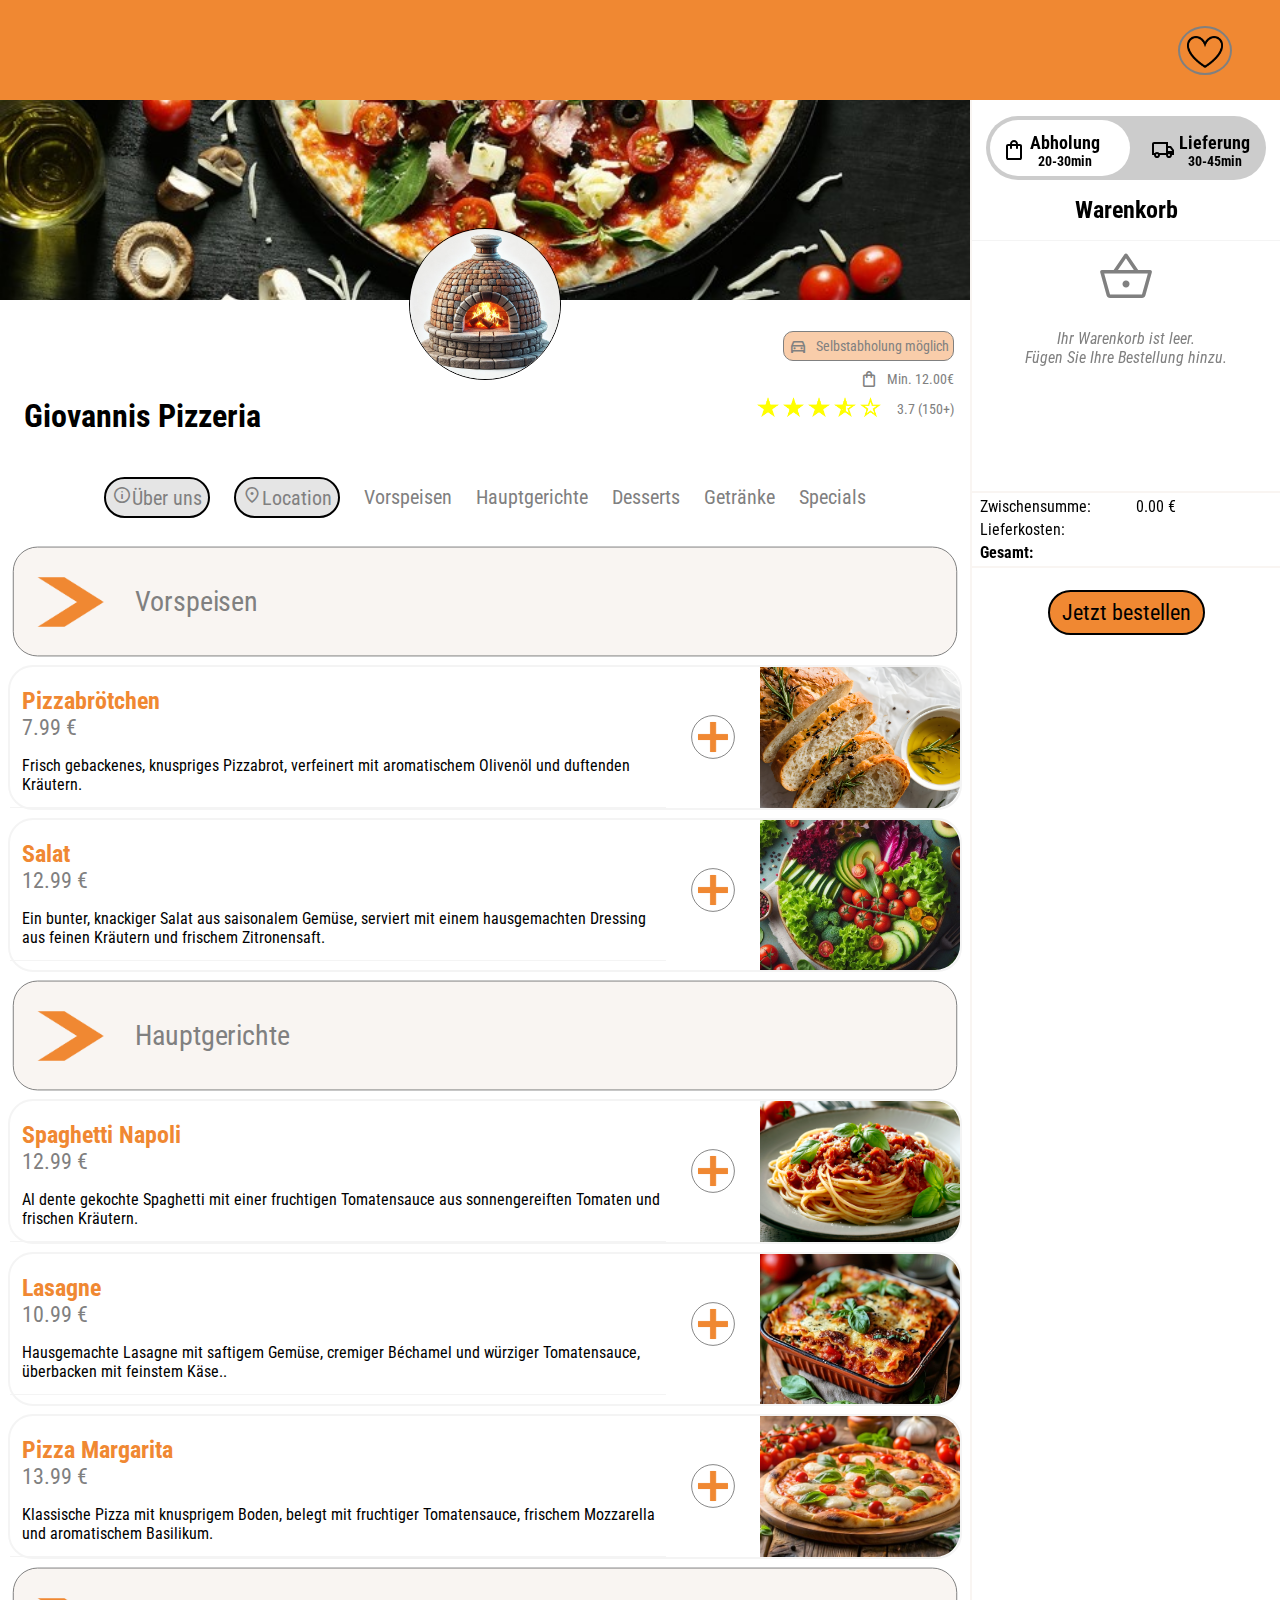
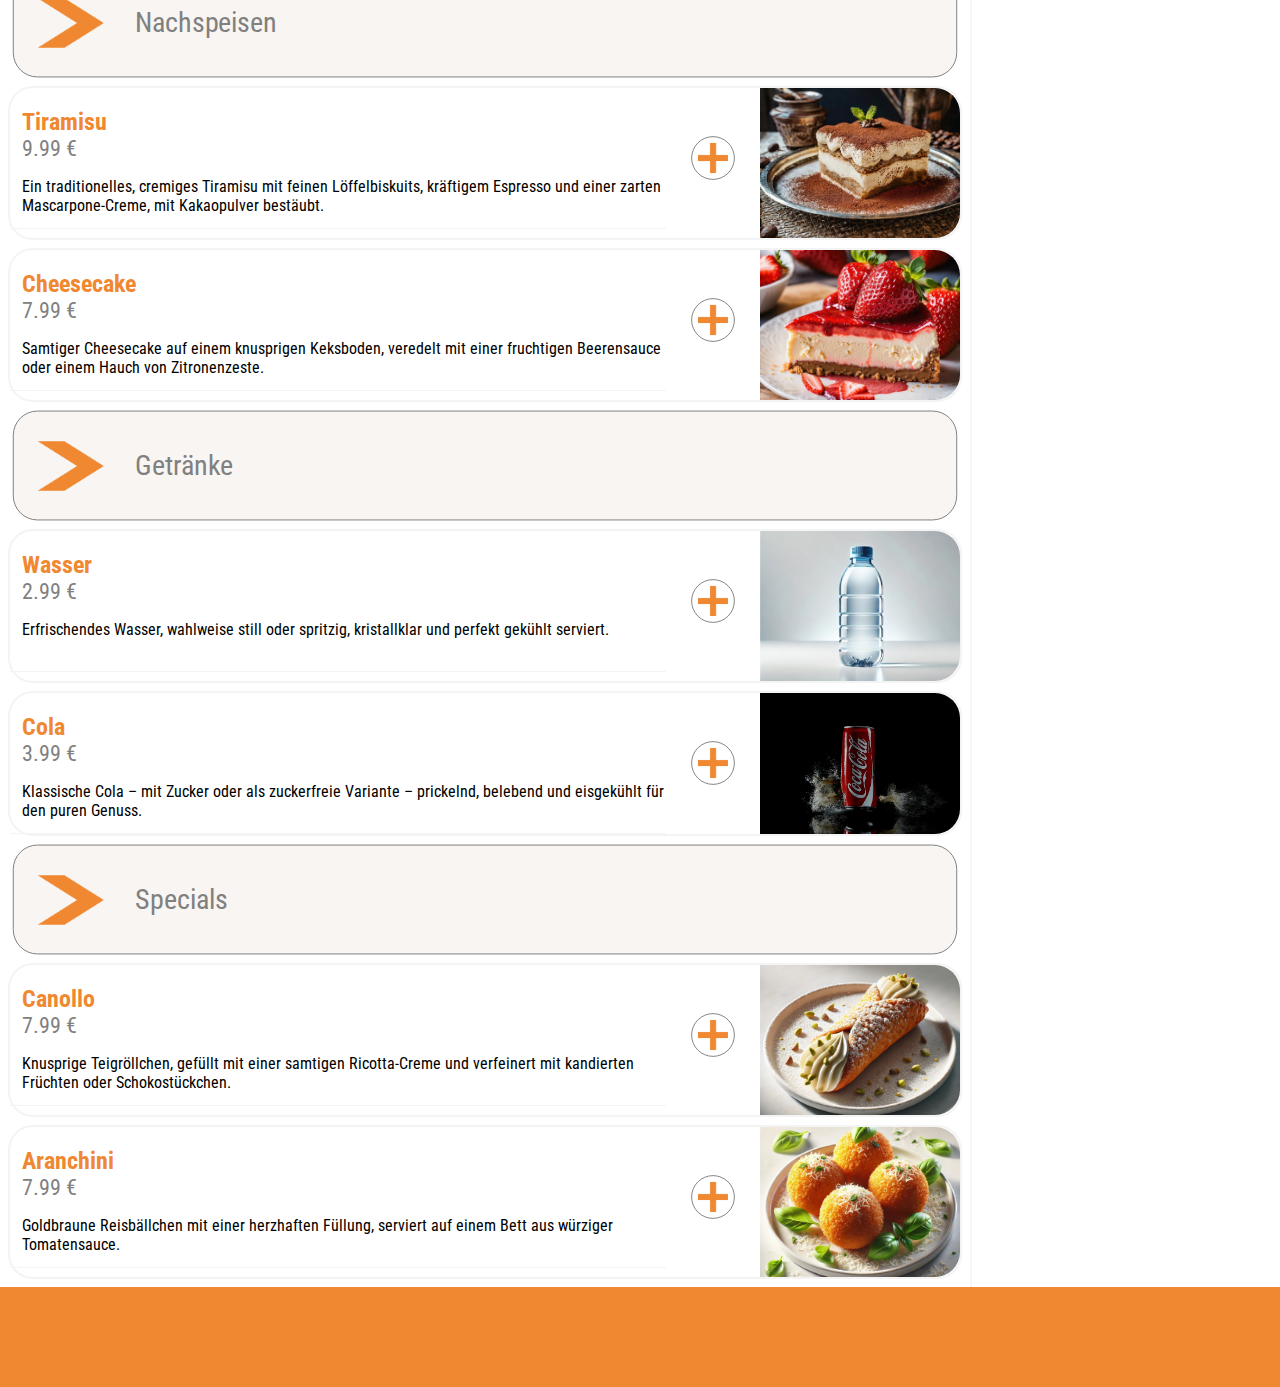
==== index.html @ 8ad2cfeb "finalised neccesary functions" ====
<!DOCTYPE html>
<html lang="en">

<head>
    <meta charset="UTF-8">
    <meta name="viewport" content="width=device-width, initial-scale=1.0">
    <title>Bestellapp</title>
    <link rel="icon" type="x-icon/image" href="./assets/icons/favicon.ico">
    <link rel="stylesheet" href="./style/standard.css">
    <link rel="stylesheet" href="./style/style.css">
    <link rel="stylesheet" href="./style/mobile.css">
    <link rel="stylesheet" href="./style/overlay.css">
    <link rel="stylesheet" href="./style/basket_style.css">
    <!--Font-->
    <link rel="preconnect" href="https://fonts.googleapis.com">
    <link rel="preconnect" href="https://fonts.gstatic.com" crossorigin>
    <link href="https://fonts.googleapis.com/css2?family=Roboto+Condensed:ital,wght@0,100..900;1,100..900&display=swap"
        rel="stylesheet">
    <!--Delete-Symbol-->
    <link rel="stylesheet"
        href="https://fonts.googleapis.com/css2?family=Material+Symbols+Outlined:opsz,wght,FILL,GRAD@20..48,100..700,0..1,-50..200" />

</head>

<body onload="init()">
    <header>
        <div class="d_none_menu_button">
            <span onclick="openMenuHeader()" class="material-symbols-outlined">menu</span>
        </div>
        <div class="mobile_basket_button">
            <div onclick="openBasket()" class="button_basket d_none_basket">
                <span class="material-symbols-outlined">shopping_basket</span>
                <p>Warenkorb (0)</p>
            </div>
        </div>
        <div class="d_none_mobile_basket">
            <div onclick="openBasket()" class="button_basket d_none_basket">
                <span class="material-symbols-outlined">shopping_basket</span>
                <p>(0)</p>
            </div>
        </div>
        <div onclick="changeHeartStatus()" class="like_heart_div">
            <img id="like_heart" class="like_heart" src="./assets/imgs/like_heart_empty.png">
        </div>

    </header>
    <div onclick="closeOverlayMenu()" id="overlay_menu" class="overlay_menu d_none_menu"></div>
    <div onclick="closeBasket()" id="overlay_div" class="d_none_overlay overlay_div"></div>
    <div class="main_content" id="main_content">
        <div id="main_left" class="main_left">
            <img class="aot_img" src="./assets/imgs/aot-img.jpg" alt="Pizza">
            <div class="steinofen-img_div">
                <img class="steinofen_img" src="./assets/imgs/stone_oven.jpg" alt="Steinofen">
            </div>
            <div class="aot_title_section">
                <div class="title_like_heart_div">
                    <h1 class="restaurant_name_main">Giovannis Pizzeria</h1>
                </div>
                <div class="aot_title_section_right">
                    <div class="self-collection_possible">
                        <span class="material-symbols-outlined">directions_car</span>
                        <p>Selbstabholung möglich</p>
                    </div>
                    <div class="min_order_amount">
                        <span class="material-symbols-outlined">shopping_bag</span>
                        <p>Min. 12.00€</p>
                    </div>
                    <div class="star_rating">
                        <div>
                            <img class="star" src="./assets/imgs/full_star.png">
                            <img class="star" src="./assets/imgs/full_star.png">
                            <img class="star" src="./assets/imgs/full_star.png">
                            <img class="star" src="./assets/imgs/half_star.png">
                            <img class="star" src="./assets/imgs/empty_star.png">
                        </div>
                        <div>
                            <p>3.7 (150+)</p>
                        </div>
                    </div>
                </div>
            </div>
            <div class="menu-section">
                <p onclick="openAboutUs()" class="circled_menu_button"><span
                        class="material-symbols-outlined">info</span>Über uns</p>
                <p onclick="openLocation()" class="circled_menu_button"><span
                        class="material-symbols-outlined">location_on</span>Location</p>
                <a href="#vorspeisen">
                    <p class="underline">Vorspeisen</p>
                </a>
                <a href="#hauptgerichte">
                    <p class="underline">Hauptgerichte</p>
                </a>
                <a href="#desserts">
                    <p class="underline">Desserts</p>
                </a>
                <a href="#getranke">
                    <p class="underline">Getränke</p>
                </a>
                <a href="#specials">
                    <p class="underline">Specials</p>
                </a>
            </div>
            <div onclick="closeAboutUs()" id="display_about_us" class="display_about_us d_none_about_us"></div>
            <div onclick="closeLocation()" id="display_location" class="display_location d_none_location"></div>
            <div id="display_dishes_left" class="display_dishes_left">
                <div onclick="toggleStarterDiv()" class="starter_div">
                    <img src="./assets/imgs/orange_arrows.png" class="orange_arrow_img">
                    <p id="vorspeisen">Vorspeisen</p>
                </div>
                <div id="display_starters" class="display_starters"></div>
                <div onclick="togglemainDishesDiv()" class="main_dish_div">
                    <img src="./assets/imgs/orange_arrows.png" class="orange_arrow_img">
                    <p id="hauptgerichte">Hauptgerichte</p>
                </div>
                <div id="display_main_dishes" class="display_main_dishes"></div>
                <div onclick="toggleDessertDiv()" class="dessert_div">
                    <img src="./assets/imgs/orange_arrows.png" class="orange_arrow_img">
                    <p id="desserts">Nachspeisen</p>
                </div>
                <div id="display_desserts" class="display_desserts"></div>
                <div onclick="toggleDrinksDiv()" class="drinks_div">
                    <img src="./assets/imgs/orange_arrows.png" class="orange_arrow_img">
                    <p id="getranke">Getränke</p>
                </div>
                <div id="display_drinks" class="display_drinks"></div>
                <div onclick="toggleSpecialsDiv()" class="specials_div">
                    <img src="./assets/imgs/orange_arrows.png" class="orange_arrow_img">
                    <p id="specials">Specials</p>
                </div>
                <div id="display_specials" class="display_specials"></div>
            </div>
        </div>
        <div class="main_right">
            <div class="basket">
                <div class="toggle_swich-div">
                    <div class="toggle_swich">
                        <label class="switch">
                            <input onchange="renderBasket()" id="swich_input" type="checkbox">
                            <span class="slider">
                                <!-- Links -->
                                <div id="slider-content left" class="slider-content left">
                                    <i class="fas fa-store"></i>
                                    <span class="text">
                                        <span class="material-symbols-outlined">shopping_bag</span>
                                        <div>
                                            <p class="bigger_font">Abholung</p>
                                            <p>20-30min</p>
                                        </div>
                                    </span>
                                </div>
                                <!-- Rechts -->
                                <div id="slider-content right" class="slider-content right">
                                    <i class="fas fa-truck"></i>
                                    <span class="text">
                                        <span class="material-symbols-outlined">local_shipping</span>
                                        <div>
                                            <p class="bigger_font">Lieferung</p>
                                            <p>30-45min</p>
                                        </div>
                                    </span>
                                </div>
                                <!-- Knob -->
                                <span class="knob"></span>
                            </span>
                        </label>
                    </div>
                </div>
                <h2 class="title_basket">Warenkorb</h2>
                <div id="display_content_basket" class="display_content_basket"></div>
                <div class="basket_total_cost_calculation">
                    <div>
                        <p>Zwischensumme:</p>
                        <p>Lieferkosten:</p>
                        <p><strong>Gesamt:</strong></p>
                    </div>
                    <div class="text_align_end">
                        <p id="subtotal"></p>
                        <p id="delivery_costs"></p>
                        <p id="total"></p>
                    </div>
                </div>
                <div class="order_button_div">
                    <p class="order_button">Jetzt bestellen</p>
                </div>
            </div>
        </div>
    </div>
    <footer></footer>
    <script src="./script/db_script.js"></script>
    <script src="./script/script.js"></script>
    <script src="./script/template.js"></script>
    <script src="./script/basket_mobile.js"></script>
    <script src="./script/basket.js"></script>
    <script id="Cookiebot" src="https://consent.cookiebot.com/uc.js" data-cbid="8f49fcf7-7e5d-4c4a-bbac-3355d38e6206" data-blockingmode="auto" type="text/javascript"></script>
</body>

</html>
---- style/standard.css ----
html {
    scroll-behavior: smooth;
    font-family: "Roboto Condensed", serif;
    font-optical-sizing: auto;
}
body {
    margin: 0;
    overflow-x: hidden;
}
---- style/style.css ----
a{
    text-decoration: none;
}
.d_none {
    display: none;
}
.d_none_mobile_basket{
    display: none;
}

.d_none_basket {
    display: none;
}

.d_none_main {
    display: none;
}

header {
    background-color: #f08832;
    height: 100px;
    width: auto;
    top: 0;
    right: 0;
    display: flex;
    justify-content: space-between;
    align-items: center;
    padding-right: 48px;
    padding-left: 48px;
}

header span {
    transform: scale(1.5);
    cursor: pointer;
}

header span:hover {
    transform: scale(1.7);
}

footer {
    background-color: #f08832;
    height: 100px;
    width: auto;
    bottom: 0;
    right: 0;
}

.main_content {
    flex-grow: 1;
    width: 100%;
    display: flex;
}

.main_left {
    height: 100%;
    width: calc(100% - 308px);
    border-right: solid 2px #f9f5f2;
}

.main_right {
    min-height: 100vh;
    width: 308px;
    flex-grow: 1;
}

.aot_img {
    height: 200px;
    width: 100%;
    object-fit: cover;
}

.aot_title_section {
    display: flex;
    justify-content: space-between;
    align-items: center;
    padding: 0 16px;
    margin-top: -80px;
}

.restaurant_name_main {
    padding-left: 8px;
}

.steinofen_img {
    border-radius: 50%;
    border: solid 1px black;
    height: 150px;
    width: 150px;
}

.steinofen-img_div {
    display: flex;
    justify-content: center;
    align-items: center;
    transform: translateY(-50%);
}

.starter_div {
    height: auto;
    max-width: 100%;
    background-color: #f9f5f2;
    padding: 10px 0 10px 24px;
    cursor: pointer;
    border: solid 1px grey;
    border-radius: 25px;
    margin: 8px;
    display: flex;
    justify-content: flex-start;
    align-items: center;
    gap: 32px;
    color: grey;
    font-size: 28px;
    transform: scale(0.99);
}

.starter_div:hover {
    transform: scale(1);
}

.main_dish_div {
    height: auto;
    max-width: 100%;
    background-color: #f9f5f2;
    padding: 10px 0 10px 24px;
    cursor: pointer;
    border: solid 1px grey;
    border-radius: 25px;
    margin: 8px;
    display: flex;
    justify-content: flex-start;
    align-items: center;
    gap: 32px;
    color: grey;
    font-size: 28px;
    transform: scale(0.99);
}

.main_dish_div:hover {
    transform: scale(1);
}

.dessert_div {
    height: auto;
    max-width: 100%;
    background-color: #f9f5f2;
    padding: 10px 0 10px 24px;
    cursor: pointer;
    border: solid 1px grey;
    border-radius: 25px;
    margin: 8px;
    display: flex;
    justify-content: flex-start;
    align-items: center;
    gap: 32px;
    color: grey;
    font-size: 28px;
    transform: scale(0.99);
}

.dessert_div:hover {
    transform: scale(1);
}

.drinks_div {
    height: auto;
    max-width: 100%;
    background-color: #f9f5f2;
    padding: 10px 0 10px 24px;
    cursor: pointer;
    border: solid 1px grey;
    border-radius: 25px;
    margin: 8px;
    display: flex;
    justify-content: flex-start;
    align-items: center;
    gap: 32px;
    color: grey;
    font-size: 28px;
    transform: scale(0.99);
}

.drinks_div:hover {
    transform: scale(1);
}

.specials_div {
    height: auto;
    max-width: 100%;
    background-color: #f9f5f2;
    padding: 10px 0 10px 24px;
    cursor: pointer;
    border: solid 1px grey;
    border-radius: 25px;
    margin: 8px;
    display: flex;
    justify-content: flex-start;
    align-items: center;
    gap: 32px;
    color: grey;
    font-size: 28px;
    transform: scale(0.99);
}

.specials_div:hover {
    transform: scale(1);
}

.orange_arrow_img {
    height: 50px;
    width: auto;
}

.single_divs_dishes {
    height: 140px;
    width: 100%;
    border-bottom: solid 1px #f4f4f4;
    padding-left: 12px;
}

.display_starters {
    height: auto;
    width: 100%;
}

.title_dish {
    color: #f08832;
    margin-block-end: 0;
}

.price_dish {
    color: grey;
    font-size: 22px;
    margin-block-start: 0;
    margin-block-end: 0;
}

.img_add_symbol {
    height: 32px;
    width: 32px;
    border: grey solid 1px;
    border-radius: 50%;
    padding: 6px;
    cursor: pointer;
    transform: scale(0.95);
}

.img_add_symbol:hover {
    transform: scale(1);
    filter: drop-shadow(0 0 4px grey);
    border: #f08832 solid 1px;
}

.div_add_symbol {
    width: 140px;
    height: 140px;
    display: flex;
    justify-content: center;
    align-items: center;
    flex-direction: column;
    color: #f08832;
}

.div_add_symbol p {
    margin-block-start: 0;
    margin-block-end: 0;
}

.organise_single_dives_dishes {
    display: flex;
    border: solid 2px #f4f4f4;
    margin: 8px;
    border-radius: 25px;
    max-height: 150px !important;
}

.displayed_images_dishes {
    min-width: 200px;
    max-width: 200px;
    object-fit: cover;
    border-top-right-radius: 25px;
    border-bottom-right-radius: 25px;
}

.self-collection_possible {
    display: flex;
    justify-content: end;
    align-items: center;
    color: grey;
    gap: 8px;
    border: grey solid 1px;
    border-radius: 10px;
    padding: 4px;
    background-color: #f087326a;
}

.self-collection_possible span {
    font-size: 20px;
}

.self-collection_possible p {
    margin-block-start: 0;
    margin-block-end: 0;
    font-size: 14px;
}

.min_order_amount {
    display: flex;
    justify-content: end;
    align-items: center;
    color: grey;
    gap: 8px;
}

.min_order_amount span {
    font-size: 20px;
}

.min_order_amount p {
    margin-block-start: 0;
    margin-block-end: 0;
    font-size: 14px;
}

.aot_title_section_right {
    display: flex;
    flex-direction: column;
    justify-content: center;
    align-items: end;
    color: grey;
    margin-top: -80px;
    gap: 8px;
}

.add_symbol_basket p {
    margin-block-start: 0;
    margin-block-end: 0;
}

.star {
    height: 20px;
    width: auto;
}

.star_rating {
    display: flex;
    justify-content: flex-start;
    align-items: center;
    gap: 16px;
    padding-left: 8px;
}

.star_rating p {
    color: grey;
    margin-block-start: 0;
    margin-block-end: 0;
    font-size: 14px;
}

.like_heart {
    height: 32px;
    width: auto;
}

.like_heart_div {
    border: solid grey 2px;
    border-radius: 50%;
    padding: 8px 7px 5px 7px;
    display: flex;
    justify-content: center;
    align-items: center;
    cursor: pointer;
    transform: scale(1);
}

.like_heart_div:hover {
    transform: scale(1.1);
    background-color: grey
}

.title_like_heart_div {
    display: flex;
    justify-content: center;
    align-items: center;
    gap: 32px;
}

.menu-section {
    display: flex;
    justify-content: center;
    align-items: center;
    gap: 24px;
}

.menu-section p {
    color: grey;
    cursor: pointer;
    font-size: 20px;
}

.menu-section p:hover {
    color: black;
}
.underline:hover{
    text-decoration: underline;
}

.overlay_menu {
    background-color: rgba(0, 0, 0, 0.615);
    position: absolute;
    top: 0;
    right: 0;
    height: 100vh;
    width: 100vw;
    z-index: 2000;
    display: flex;
    justify-content: center;
    align-items: center;
    cursor: pointer;
}

.d_none_menu {
    display: none;
}

.inner_overlay_manu {
    height: 600px;
    width: 400px;
    background-color: white;
    border: solid black 2px;
    border-radius: 25px;
    cursor: auto;
    display: flex;
    justify-content: center;
    align-items: center;
    flex-direction: column;
}

.menu-section_overlay {
    display: flex;
    justify-content: center;
    align-items: center;
    flex-direction: column;
    gap: 24px;
}

.menu-section_overlay p {
    font-size: 24px;
    color: grey;
    cursor: pointer;
    margin-block-start: 0;
    margin-block-end: 0;
}

.menu-section_overlay p:hover {
    color: black;
    text-decoration: underline;
}

.close_button_overlay_menu {
    height: 24px;
    width: 24px;
    transform: scale(1);
    cursor: pointer;
    margin-top: 24px;
}

.close_button_overlay_menu:hover {
    transform: scale(1.2);
}

.menu-section span {
    font-size: 20px;
}

.circled_menu_button {
    border: black solid 2px;
    border-radius: 25px;
    padding: 6px;
    background-color: #cccccc81;
}

.display_location {
    height: 100vh;
    width: 100vw;
    position: absolute;
    top: 0;
    right: 0;
    background-color: rgba(0, 0, 0, 0.615);
    z-index: 2000;
    display: flex;
    justify-content: center;
    align-items: center;
    cursor: pointer;
}

.d_none_location {
    display: none;
}

.inner_overlay_location {
    height: 600px;
    width: 400px;
    background-color: white;
    border: solid black 2px;
    border-radius: 25px;
    cursor: auto;
    display: flex;
    justify-content: space-between;
    align-items: center;
    flex-direction: column;
    cursor: auto;
    padding-bottom: 10px;
}
.google_maps{
    width: 390px;
    height: 500px;
    border: solid grey 2px;
    border-radius: 25px;
    margin-top: 4px;
}
.close_button_overlay_location {
    height: 24px;
    width: 24px;
    transform: scale(1);
    cursor: pointer;
}

.close_button_overlay_location:hover {
    transform: scale(1.2);
}
.address_overlay{
    display: flex;
    justify-content: center;
    align-items: center;
}
.display_about_us{
    height: 100vh;
    width: 100vw;
    position: absolute;
    top: 0;
    right: 0;
    background-color: rgba(0, 0, 0, 0.615);
    z-index: 2000;
    display: flex;
    justify-content: center;
    align-items: center;
    cursor: pointer;
}
.inner_overlay_about_us{
    height: 600px;
    width: 400px;
    background-color: white;
    border: solid black 2px;
    border-radius: 25px;
    cursor: auto;
    display: flex;
    justify-content: center;
    align-items: center;
    flex-direction: column;
    cursor: auto;
}

.d_none_about_us{
    display:  none;
}
.d_none_menu_button{
    display: none;
}
.text_align_end{
    text-align: end;
}
---- style/mobile.css ----
@media(max-width:1100px) {
    .main_right {
        display: none;
    }

    .main_left {
        width: 100%;
    }

    .d_none {
        display: block;
    }

    .button_basket {
        display: flex;
        justify-content: flex-end;
        align-items: center;
        flex-direction: row;
        gap: 8px;
        min-width: fit-content;
        white-space: nowrap;
    }
}

@media(max-width:840px) {
    .title_dish {
        font-size: 18px;
    }

    .price_dish {
        font-size: 16px;
    }

    .description_dish {
        font-size: 14px;
    }

    .organise_single_dives_dishes {
        max-height: 120px !important;
    }

    .displayed_images_dishes {
        max-height: 120px;
    }

    .d_none_menu_button {
        display: block;
    }

    .menu-section {
        display: none;
    }
}

@media(max-width:730px) {
    .title_dish {
        font-size: 14px;
    }

    .price_dish {
        font-size: 12px;
    }

    .description_dish {
        font-size: 12px;
    }

    .organise_single_dives_dishes {
        max-height: 100px !important;
    }

    .displayed_images_dishes {
        max-height: 100px;
    }

    .orange_arrow_img {
        height: 32px;
        font-size: 16px;
    }

    .starter_div p {
        margin-top: 0;
        margin-bottom: 0;
    }

    .main_dish_div p {
        margin-top: 0;
        margin-bottom: 0;
    }

    .dessert_div p {
        margin-top: 0;
        margin-bottom: 0;
    }

    .aot_title_section {
        display: flex;
        flex-direction: column;
    }

    .aot_title_section_right {
        margin-top: 0;
        display: flex;
        flex-direction: column;
        justify-content: center;
        align-items: center;
        text-align: center;
    }
}

@media(max-width:660px) {
    .title_dish {
        font-size: 14px;
    }

    .price_dish {
        font-size: 12px;
    }

    .organise_single_dives_dishes {
        max-height: 100px !important;
    }

    .displayed_images_dishes {
        max-height: 100px;
    }
}

@media(max-width:530px) {
    .background_display_basket_overlay {
        margin-left: 40px;
        margin-right: 40px;
    }
    
    .inner_overlay_about_us{
        margin-left: 40px;
        margin-right: 40px;
    }

    .inner_overlay_manu{
        margin-left: 40px;
        margin-right: 40px;
    }

    .inner_overlay_location{
        margin-left: 40px;
        margin-right: 40px;
    }

    .google_maps{
        width: fit-content;
    }

    .description_dish {
        display: none;
    }

    .steinofen_img {
        height: 100px;
        width: 100px;
    }

    .aot_title_section {
        margin-top: -60px;
    }

    .d_none_mobile_basket {
        display: block;
    }

    .mobile_basket_button {
        display: none;
    }
}

@media(max-width:430px) {
    .background_display_basket_overlay {
        max-height: 480px;
    }

    .star_rating {
        display: flex;
        justify-content: flex-start;
        align-items: center;
        flex-direction: column;
        gap: 0;
        padding-left: 0;
        padding-bottom: 16px;
    }

    .star_rating p {
        display: block;
        margin-block-start: 0;
        margin-block-end: 0;
    }
}

@media(max-width:385px) {
    .displayed_images_dishes {
        max-width: 150px !important;
        min-width: 150px !important;
    }
}
---- style/overlay.css ----
.overlay_div {
    top: 0;
    right: 0;
    height: 100%;
    width: 100vw;
    overflow: hidden !important;
    position: absolute;
    background-color: rgba(0, 0, 0, 0.615);
    z-index: 900;
    display: flex;
    justify-content: center;
    align-items: center;
    cursor: pointer;
    position: fixed;
}

.d_none_overlay {
    display: none;
}

.background_display_basket_overlay {
    height: 600px;
    width: 400px;
    background-color: white;
    border: solid 2px black;
    border-radius: 10px;
    overflow-x: hidden;
    cursor: auto;
    padding: 0 8px;
}
.title_section_basket{
    display: flex;
    justify-content: space-between;
    align-items: center;
    flex-direction: row;
    padding-left: 8px;
}
.close_button_overlay{
    color: grey;
    border: grey solid 2px;
    border-radius: 10px;
    height: 20px;
    width: auto;
    padding: 4px;
    transform: scale(1);
    cursor: pointer;
}
.close_button_overlay:hover{
    transform: scale(1.05);
}
.close_button_overlay_div{
display: flex;
justify-content: center;
align-items: center;
transform: translateY(-10px);
}

.family_img{
    object-fit: cover;
    width: 400px;
    height: 218px;
    border-bottom-left-radius: 25px;
    border-bottom-right-radius: 25px;
    transform: translateY(-20px);
}
.padding_text{
    padding: 0 4px;
    text-align: center;
    transform: translateY(-30px);
}
.close_button_about_us{
    height: 20px;
    width: auto;
    transform: scale(1);
    cursor: pointer;
}
.close_button_about_us:hover{
    transform: scale(1.05);
}
.close_button_overlay_about_us_div{
 width: 400px;
 height: auto;
 display: flex;
 justify-content: flex-end;
 padding-right: 30px;
padding-top: 25px;
}
.h2_uber_uns{
    transform: translateY(-20px);
}
---- style/basket_style.css ----
.button_basket {
    font-size: 24px;
    color: gray;
    border: 2px solid gray;
    padding: 8px;
    border-radius: 25px;
    cursor: pointer;
    transform: scale(0.98);
}

.button_basket:hover {
    transform: scale(1);
    filter: drop-shadow(0 0 4px grey);
}

.button_basket p {
    margin-block-start: 0;
    margin-block-end: 0;
}
.basket {
    position: sticky;
    top: 0;
    width: 100%;
    height: 400px;
    padding-top: 16px;
}
.display_content_basket{
    height: 250px;
    overflow-y: scroll;
}
.display_content_basket::-webkit-scrollbar {
    width: 12px;
    max-height: 550px;
}

.display_content_basket::-webkit-scrollbar-track {
    box-shadow: inset 0 0 5px #f08832;
    border-radius: 10px;
}

.display_content_basket::-webkit-scrollbar-thumb {
    background: #f08832;
    border-radius: 10px;
}

.display_content_basket::-webkit-scrollbar-thumb:hover {
    background: #f0873283;
}
.basket_item_in_line {
    display: flex;
    justify-content: space-between;
    align-items: center;
    padding: 0 24px 16px;
    height: 40px;
}

.add_reduce_amount_dish_basket {
    display: flex;
    justify-content: center;
    align-items: center;
    gap: 16px;
}

.delete_symbol_basket {
    color: #f08832;
    cursor: pointer;
    transform: scale(1);
}

.delete_symbol_basket:hover {
    transform: scale(1.3);
    margin-block-start: 0;
    margin-block-end: 0;
}

.amount_number_basket {
    font-size: 16px;
    margin-block-start: 0;
    margin-block-end: 0;
}

.add_symbol_basket {
    height: 24px;
    width: auto;
    cursor: pointer;
    transform: scale(0.95);
}

.add_symbol_basket:hover {
    transform: scale(1.1);
}

.reduce_symbol_basket {
    width: 24px;
    height: 6px;
    cursor: pointer;
    transform: scale(0.95);
}

.reduce_symbol_basket:hover {
    transform: scale(1.1);
}

.price_basket {
    font-size: 16px;
    margin-block-start: 0;
    margin-block-end: 0;
}

.title_basket {
    text-align: center;
    border-bottom: solid 1px #f4f4f4;
    margin-block-start: 0;
    margin-block-end: 0;
    padding: 16px 0;
}

.name_dish_basket {
    margin-block-start: 0;
    margin-block-end: 0;
    padding: 0 16px
}

.basket_total_cost_calculation {
    border-top: solid 2px #f9f5f2;
    border-bottom: solid 2px #f9f5f2;
    padding: 0 8px;
    display: flex;
    gap: 45px;
}

.basket_total_cost_calculation p {
    margin-block-start: 4px;
    margin-block-end: 4px;
}

.message_basket_empty {
    color: grey;
    padding: 8px;
}

.order_button_div {
    display: flex;
    justify-content: center;
}

.order_button {
    padding: 8px 12px;
    border: black 2px solid;
    background-color: #f08832;
    font-size: 22px;
    border-radius: 25px;
    transform: scale(1);
    cursor: pointer;
}

.order_button:hover {
    transform: scale(1.1);
    filter: drop-shadow(0 0 4px black);
}

.switch {
    position: relative;
    display: inline-block;
    width: 280px;
    height: 64px;
}

.switch input {
    opacity: 0;
    width: 0;
    height: 0;
}

.slider {
    position: absolute;
    cursor: pointer;
    top: 0;
    left: 0;
    right: 0;
    bottom: 0;
    background-color: #ccc;
    border-radius: 50px;
    transition: 0.4s;
    display: flex;
    justify-content: space-between;
    align-items: center;
    padding: 0 16px; 
    box-sizing: border-box;
}

.slider-content {
    display: flex;
    flex-direction: column;
    align-items: center;
    justify-content: center;
    color: black;
    font-size: 14px;
    font-weight: bold;
    text-align: center;
}

.slider-content i {
    font-size: 20px;
    margin-bottom: 4px;
}

.knob {
    position: absolute;
    height: 56px;
    width: 140px;
    left: 4px;
    bottom: 4px;
    background-color: white;
    border-radius: 50px;
    transition: 0.4s;
    z-index: 1;
}

input:checked + .slider {
    background-color: rgb(75, 74, 74);
}

input:checked + .slider .knob {
    transform: translateX(130px);
}

input:checked + .slider .slider-content {
    color: white;
}
.text{
    color: black;
    z-index: 1000;
    display: flex;
    justify-content: center;
    align-items: center;
    gap: 4px;
}
.text p{
    margin-block-start: 0;
    margin-block-end: 0;
}
.bigger_font{
    font-size: 18px;
}
.toggle_swich-div{
    display: flex;
    justify-content: center;
    align-items: center;
    bottom: 0;
    right: 0;
}
.message_basket_empty{
    display: flex;
    flex-direction: column;
    justify-content: center;
    align-items: center;
    text-align: center;
}
.message_basket_empty span{
    font-size: 56px;
}
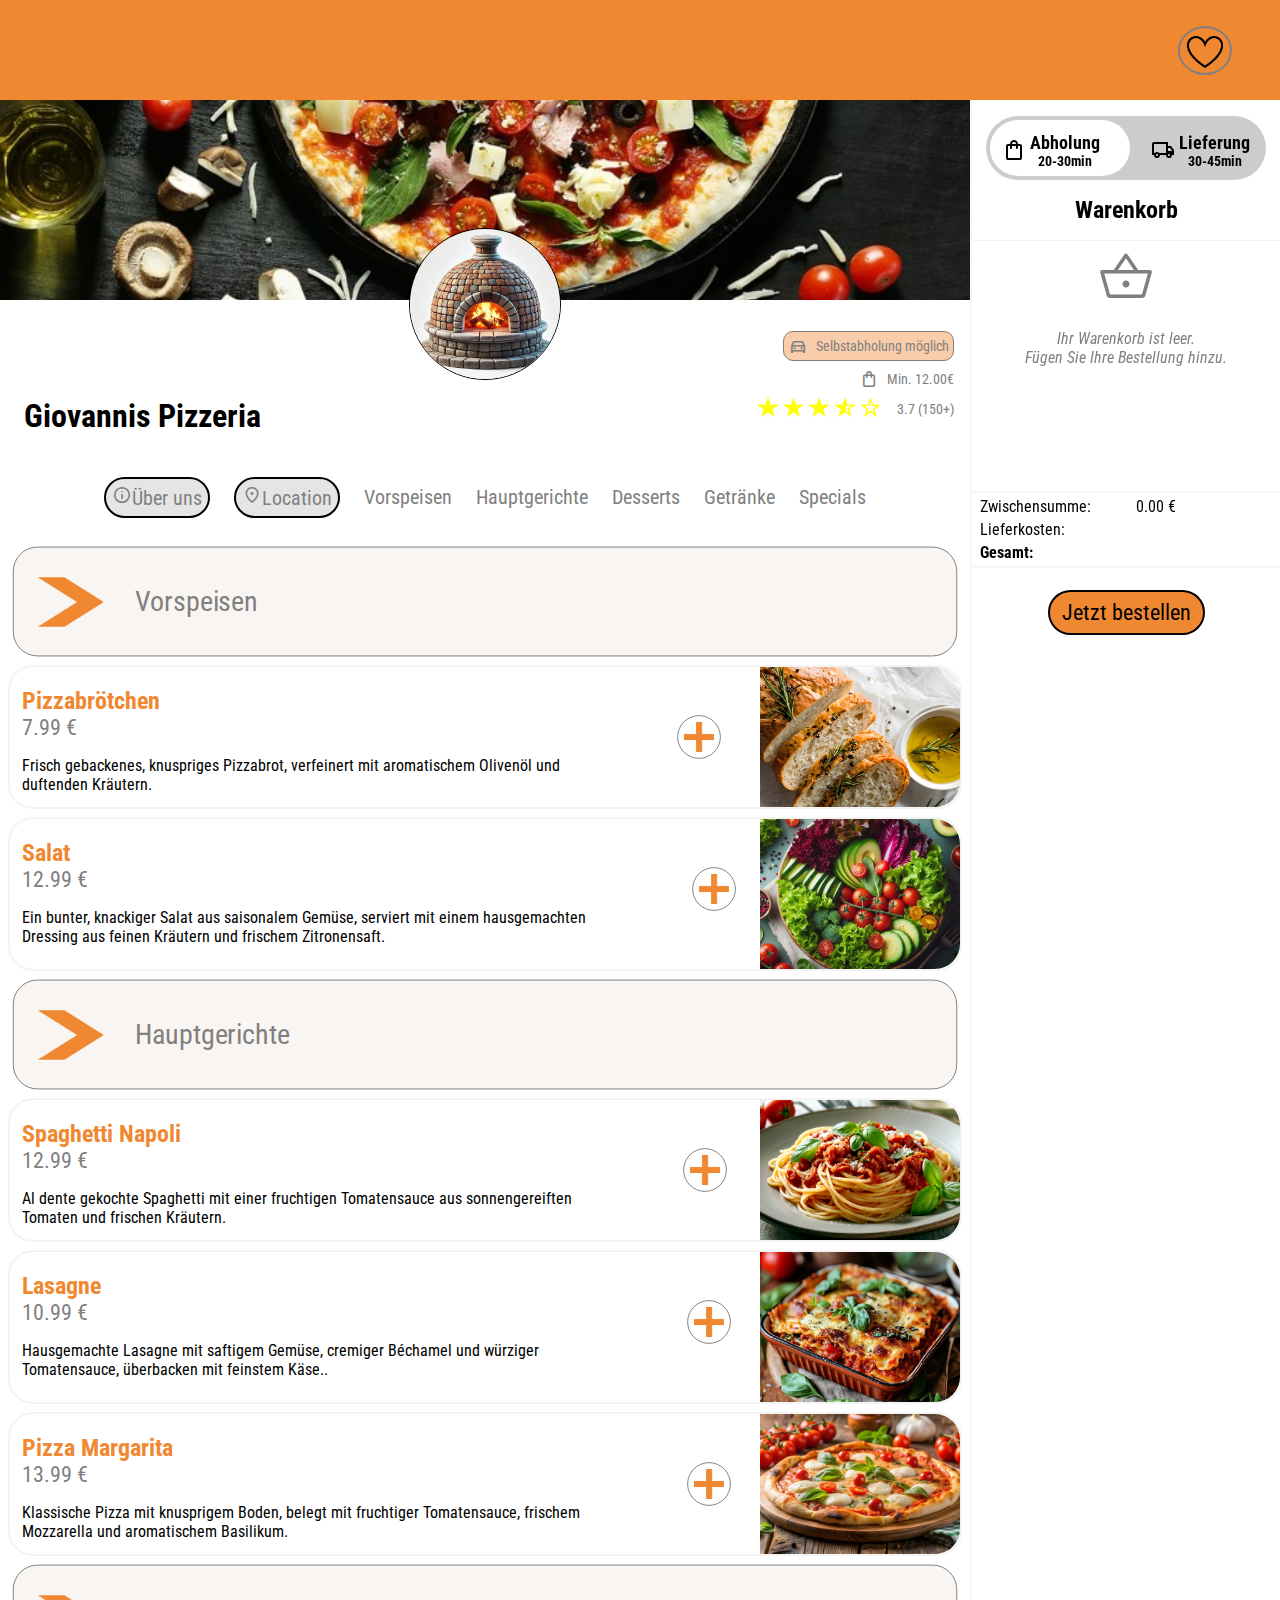
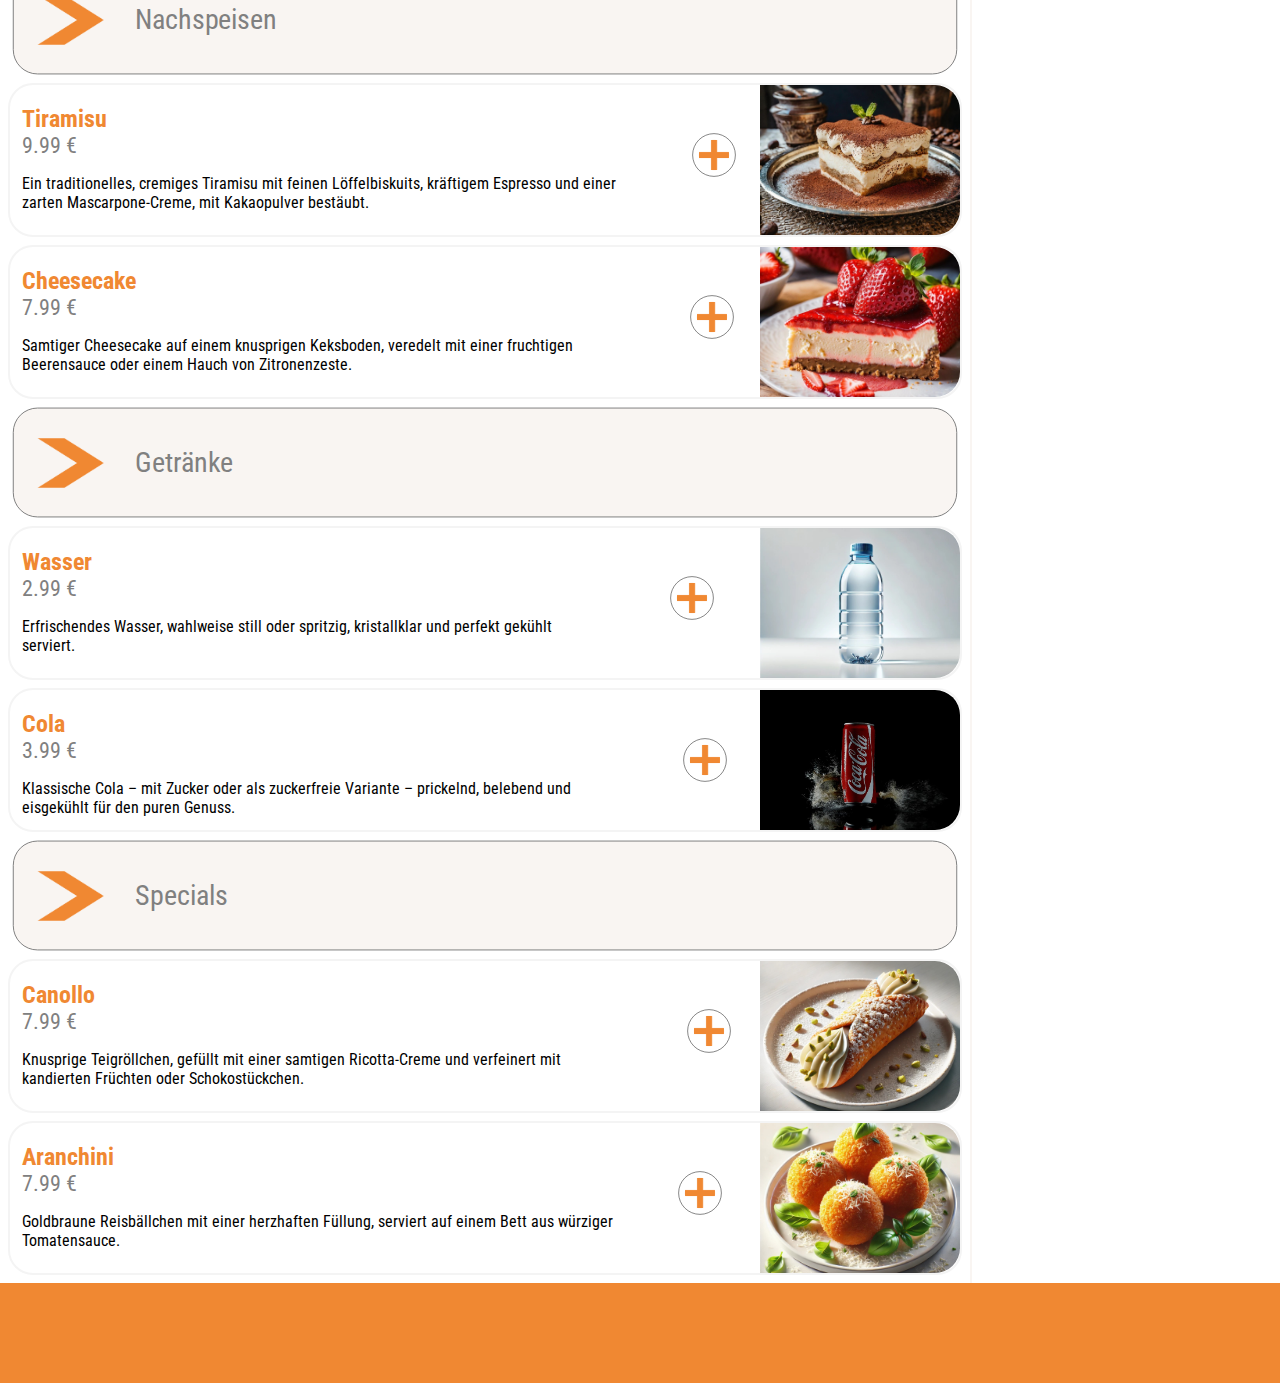
==== commit 098bda5f: "14.12.24 11:17 AM" ====
--- a/index.html
+++ b/index.html
@@ -4,7 +4,7 @@
 <head>
     <meta charset="UTF-8">
     <meta name="viewport" content="width=device-width, initial-scale=1.0">
-    <title>Bestellapp</title>
+    <title>Giovannis</title>
     <link rel="icon" type="x-icon/image" href="./assets/icons/favicon.ico">
     <link rel="stylesheet" href="./style/standard.css">
     <link rel="stylesheet" href="./style/style.css">
@@ -180,7 +180,9 @@
                     </div>
                 </div>
                 <div class="order_button_div">
-                    <p class="order_button">Jetzt bestellen</p>
+                    <a href="./successfull_order.html">
+                        <p class="order_button">Jetzt bestellen</p>
+                    </a>
                 </div>
             </div>
         </div>
@@ -191,7 +193,8 @@
     <script src="./script/template.js"></script>
     <script src="./script/basket_mobile.js"></script>
     <script src="./script/basket.js"></script>
-    <script id="Cookiebot" src="https://consent.cookiebot.com/uc.js" data-cbid="8f49fcf7-7e5d-4c4a-bbac-3355d38e6206" data-blockingmode="auto" type="text/javascript"></script>
+    <script id="Cookiebot" src="https://consent.cookiebot.com/uc.js" data-cbid="8f49fcf7-7e5d-4c4a-bbac-3355d38e6206"
+        data-blockingmode="auto" type="text/javascript"></script>
 </body>
 
 </html>--- a/style/style.css
+++ b/style/style.css
@@ -1,5 +1,6 @@
 a{
     text-decoration: none;
+    color: black;
 }
 .d_none {
     display: none;
@@ -13,6 +14,9 @@
 }
 
 .d_none_main {
+    display: none;
+}
+.d_none_menu_button{
     display: none;
 }
 
@@ -213,9 +217,9 @@
 
 .single_divs_dishes {
     height: 140px;
-    width: 100%;
-    border-bottom: solid 1px #f4f4f4;
     padding-left: 12px;
+    flex-grow: 1;
+    margin-right: 24px;
 }
 
 .display_starters {
@@ -405,168 +409,4 @@
     text-decoration: underline;
 }
 
-.overlay_menu {
-    background-color: rgba(0, 0, 0, 0.615);
-    position: absolute;
-    top: 0;
-    right: 0;
-    height: 100vh;
-    width: 100vw;
-    z-index: 2000;
-    display: flex;
-    justify-content: center;
-    align-items: center;
-    cursor: pointer;
-}
-
-.d_none_menu {
-    display: none;
-}
-
-.inner_overlay_manu {
-    height: 600px;
-    width: 400px;
-    background-color: white;
-    border: solid black 2px;
-    border-radius: 25px;
-    cursor: auto;
-    display: flex;
-    justify-content: center;
-    align-items: center;
-    flex-direction: column;
-}
-
-.menu-section_overlay {
-    display: flex;
-    justify-content: center;
-    align-items: center;
-    flex-direction: column;
-    gap: 24px;
-}
-
-.menu-section_overlay p {
-    font-size: 24px;
-    color: grey;
-    cursor: pointer;
-    margin-block-start: 0;
-    margin-block-end: 0;
-}
-
-.menu-section_overlay p:hover {
-    color: black;
-    text-decoration: underline;
-}
-
-.close_button_overlay_menu {
-    height: 24px;
-    width: 24px;
-    transform: scale(1);
-    cursor: pointer;
-    margin-top: 24px;
-}
-
-.close_button_overlay_menu:hover {
-    transform: scale(1.2);
-}
-
-.menu-section span {
-    font-size: 20px;
-}
-
-.circled_menu_button {
-    border: black solid 2px;
-    border-radius: 25px;
-    padding: 6px;
-    background-color: #cccccc81;
-}
-
-.display_location {
-    height: 100vh;
-    width: 100vw;
-    position: absolute;
-    top: 0;
-    right: 0;
-    background-color: rgba(0, 0, 0, 0.615);
-    z-index: 2000;
-    display: flex;
-    justify-content: center;
-    align-items: center;
-    cursor: pointer;
-}
-
-.d_none_location {
-    display: none;
-}
-
-.inner_overlay_location {
-    height: 600px;
-    width: 400px;
-    background-color: white;
-    border: solid black 2px;
-    border-radius: 25px;
-    cursor: auto;
-    display: flex;
-    justify-content: space-between;
-    align-items: center;
-    flex-direction: column;
-    cursor: auto;
-    padding-bottom: 10px;
-}
-.google_maps{
-    width: 390px;
-    height: 500px;
-    border: solid grey 2px;
-    border-radius: 25px;
-    margin-top: 4px;
-}
-.close_button_overlay_location {
-    height: 24px;
-    width: 24px;
-    transform: scale(1);
-    cursor: pointer;
-}
-
-.close_button_overlay_location:hover {
-    transform: scale(1.2);
-}
-.address_overlay{
-    display: flex;
-    justify-content: center;
-    align-items: center;
-}
-.display_about_us{
-    height: 100vh;
-    width: 100vw;
-    position: absolute;
-    top: 0;
-    right: 0;
-    background-color: rgba(0, 0, 0, 0.615);
-    z-index: 2000;
-    display: flex;
-    justify-content: center;
-    align-items: center;
-    cursor: pointer;
-}
-.inner_overlay_about_us{
-    height: 600px;
-    width: 400px;
-    background-color: white;
-    border: solid black 2px;
-    border-radius: 25px;
-    cursor: auto;
-    display: flex;
-    justify-content: center;
-    align-items: center;
-    flex-direction: column;
-    cursor: auto;
-}
-
-.d_none_about_us{
-    display:  none;
-}
-.d_none_menu_button{
-    display: none;
-}
-.text_align_end{
-    text-align: end;
-}
+
--- a/style/mobile.css
+++ b/style/mobile.css
@@ -92,6 +92,14 @@
         margin-top: 0;
         margin-bottom: 0;
     }
+    .drinks_div p{
+        margin-top: 0;
+        margin-bottom: 0;
+    }
+    .specials_div p{
+        margin-top: 0;
+        margin-bottom: 0;
+    }
 
     .aot_title_section {
         display: flex;
--- a/style/overlay.css
+++ b/style/overlay.css
@@ -88,3 +88,182 @@
 .h2_uber_uns{
     transform: translateY(-20px);
 }
+.overlay_menu {
+    background-color: rgba(0, 0, 0, 0.615);
+    position: fixed;
+    top: 0;
+    right: 0;
+    height: 100vh;
+    width: 100vw;
+    z-index: 2000;
+    display: flex;
+    justify-content: center;
+    align-items: center;
+    cursor: pointer;
+    overflow: hidden;
+}
+
+.d_none_menu {
+    display: none;
+}
+
+.inner_overlay_manu {
+    height: 600px;
+    width: 400px;
+    background-color: white;
+    border: solid black 2px;
+    border-radius: 25px;
+    cursor: auto;
+    display: flex;
+    justify-content: center;
+    align-items: center;
+    flex-direction: column;
+}
+
+.menu-section_overlay {
+    display: flex;
+    justify-content: center;
+    align-items: center;
+    flex-direction: column;
+    gap: 24px;
+}
+
+.menu-section_overlay p {
+    font-size: 24px;
+    color: grey;
+    cursor: pointer;
+    margin-block-start: 0;
+    margin-block-end: 0;
+}
+
+.menu-section_overlay p:hover {
+    color: black;
+    text-decoration: underline;
+}
+
+.close_button_overlay_menu {
+    height: 24px;
+    width: 24px;
+    transform: scale(1);
+    cursor: pointer;
+    margin-top: 24px;
+}
+
+.close_button_overlay_menu:hover {
+    transform: scale(1.2);
+}
+.close_button_overlay_basket{
+    height: 24px;
+    width: 24px;
+    transform: scale(1);
+    cursor: pointer;
+}
+.close_button_overlay_basket:hover {
+    transform: scale(1.2);
+}
+.div_close_button_overlay_basket{
+    display: flex;
+    justify-content: center;
+    align-items: center;
+}
+
+.menu-section span {
+    font-size: 20px;
+}
+
+.circled_menu_button {
+    border: black solid 2px;
+    border-radius: 25px;
+    padding: 6px;
+    background-color: #cccccc81;
+}
+
+.display_location {
+    height: 100vh;
+    width: 100vw;
+    position: fixed;
+    top: 0;
+    right: 0;
+    background-color: rgba(0, 0, 0, 0.615);
+    z-index: 2000;
+    display: flex;
+    justify-content: center;
+    align-items: center;
+    cursor: pointer;
+    overflow: hidden !important;
+}
+
+.d_none_location {
+    display: none;
+}
+
+.inner_overlay_location {
+    height: 600px;
+    width: 400px;
+    background-color: white;
+    border: solid black 2px;
+    border-radius: 25px;
+    cursor: auto;
+    display: flex;
+    justify-content: space-between;
+    align-items: center;
+    flex-direction: column;
+    cursor: auto;
+    padding-bottom: 10px;
+}
+.google_maps{
+    width: 390px;
+    height: 500px;
+    border: solid grey 2px;
+    border-radius: 25px;
+    margin-top: 4px;
+}
+.close_button_overlay_location {
+    height: 24px;
+    width: 24px;
+    transform: scale(1);
+    cursor: pointer;
+}
+
+.close_button_overlay_location:hover {
+    transform: scale(1.2);
+}
+.address_overlay{
+    display: flex;
+    justify-content: center;
+    align-items: center;
+}
+.display_about_us{
+    height: 100vh;
+    width: 100vw;
+    position: fixed;
+    top: 0;
+    right: 0;
+    background-color: rgba(0, 0, 0, 0.615);
+    z-index: 2000;
+    display: flex;
+    justify-content: center;
+    align-items: center;
+    cursor: pointer;
+    overflow: hidden !important;
+}
+.inner_overlay_about_us{
+    height: 600px;
+    width: 400px;
+    background-color: white;
+    border: solid black 2px;
+    border-radius: 25px;
+    cursor: auto;
+    display: flex;
+    justify-content: center;
+    align-items: center;
+    flex-direction: column;
+    cursor: auto;
+}
+
+.d_none_about_us{
+    display:  none;
+}
+.text_align_end{
+    text-align: end;
+}
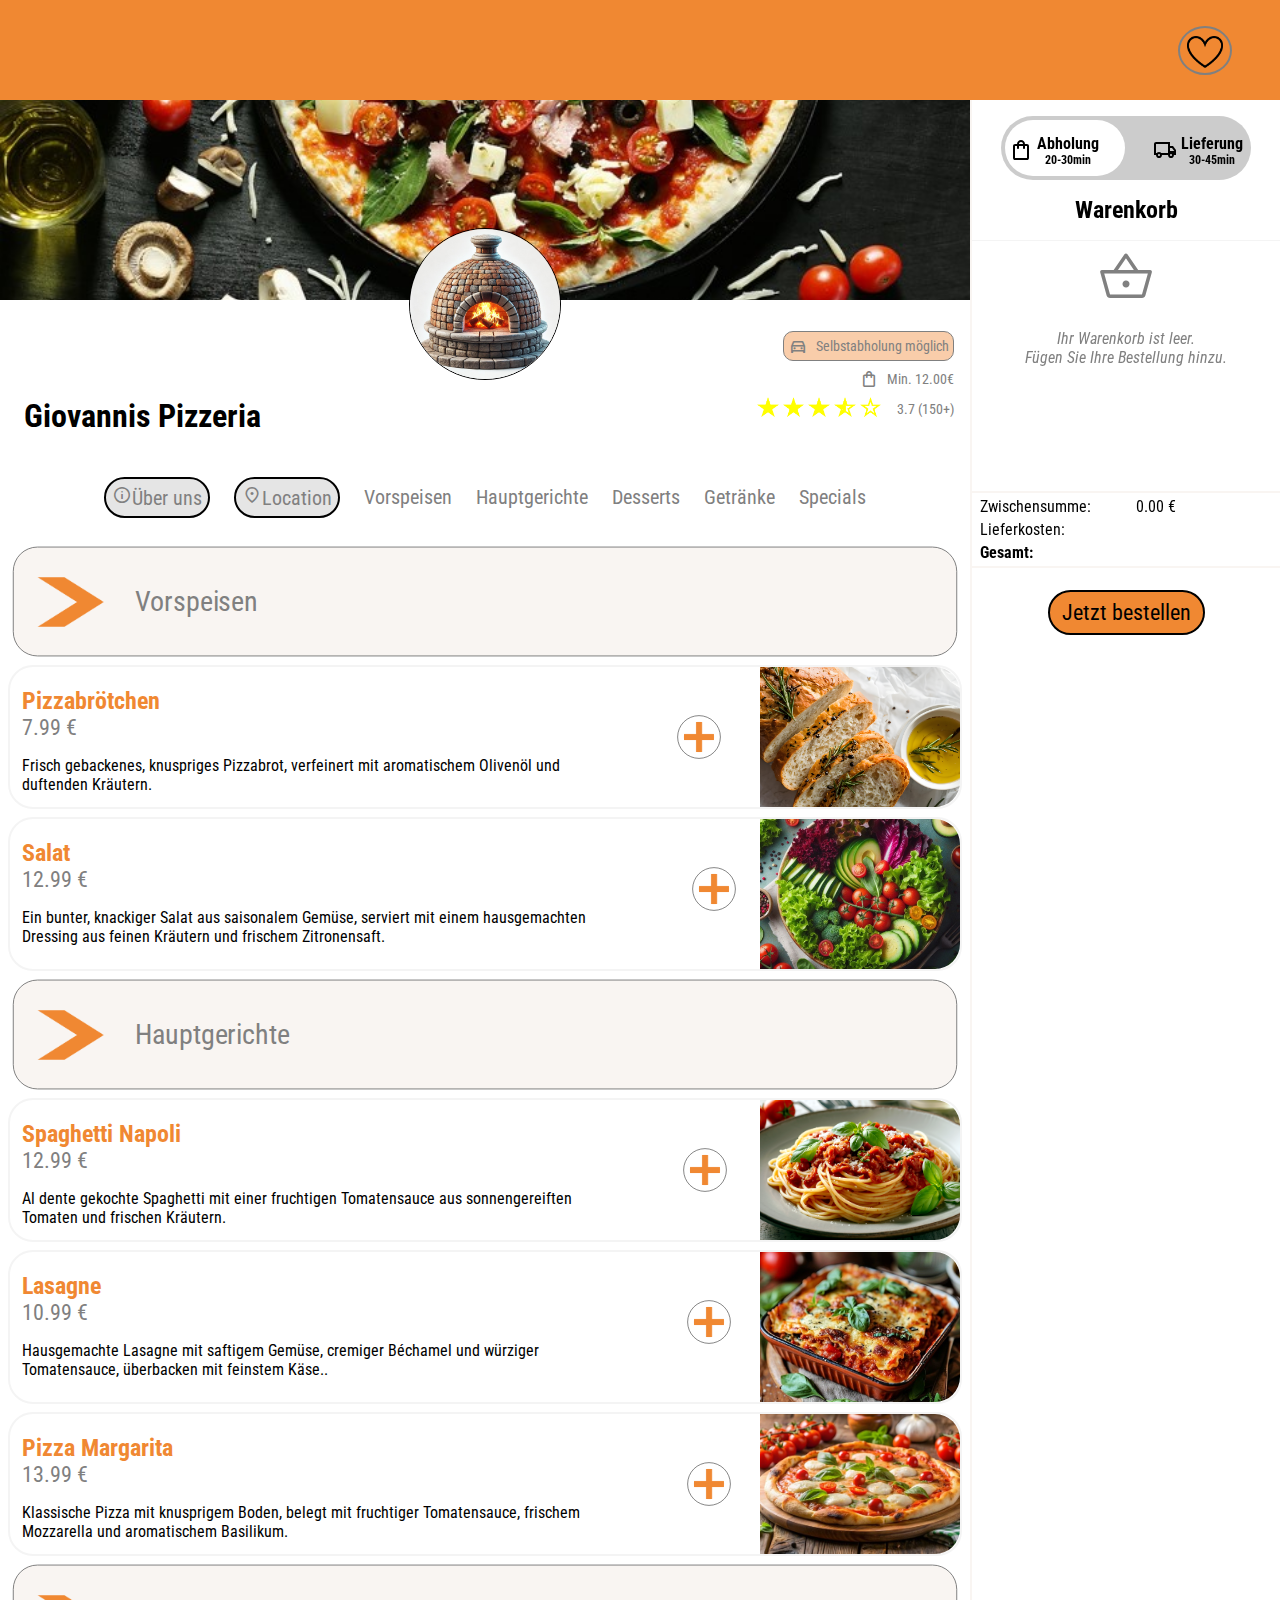
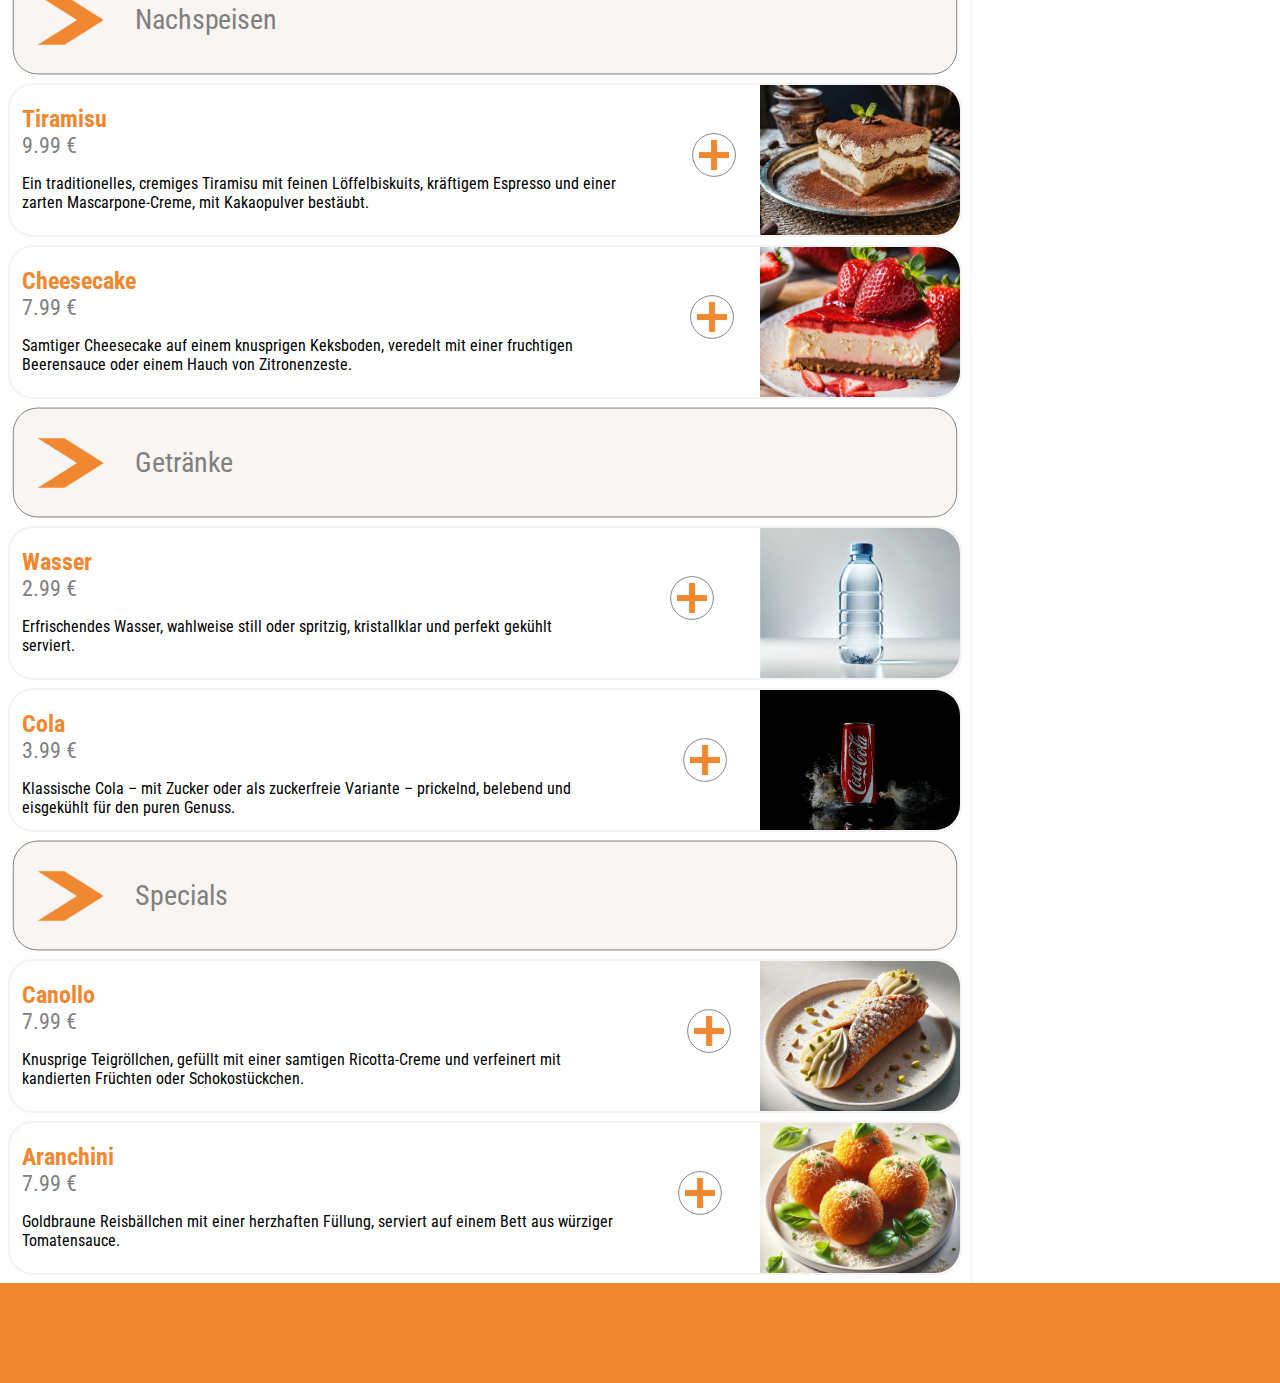
==== commit 41ca9c28: "added fonts, icons local" ====
--- a/index.html
+++ b/index.html
@@ -4,21 +4,15 @@
 <head>
     <meta charset="UTF-8">
     <meta name="viewport" content="width=device-width, initial-scale=1.0">
-    <title>Giovannis</title>
+    <title>Giovannis Pizzeria</title>
     <link rel="icon" type="x-icon/image" href="./assets/icons/favicon.ico">
+    <link rel="stylesheet" href="./assets/fonts/fonts.css">
+    <link rel="stylesheet" href="./assets/icons/icons.css">
     <link rel="stylesheet" href="./style/standard.css">
     <link rel="stylesheet" href="./style/style.css">
     <link rel="stylesheet" href="./style/mobile.css">
     <link rel="stylesheet" href="./style/overlay.css">
     <link rel="stylesheet" href="./style/basket_style.css">
-    <!--Font-->
-    <link rel="preconnect" href="https://fonts.googleapis.com">
-    <link rel="preconnect" href="https://fonts.gstatic.com" crossorigin>
-    <link href="https://fonts.googleapis.com/css2?family=Roboto+Condensed:ital,wght@0,100..900;1,100..900&display=swap"
-        rel="stylesheet">
-    <!--Delete-Symbol-->
-    <link rel="stylesheet"
-        href="https://fonts.googleapis.com/css2?family=Material+Symbols+Outlined:opsz,wght,FILL,GRAD@20..48,100..700,0..1,-50..200" />
 
 </head>
 
@@ -30,13 +24,13 @@
         <div class="mobile_basket_button">
             <div onclick="openBasket()" class="button_basket d_none_basket">
                 <span class="material-symbols-outlined">shopping_basket</span>
-                <p>Warenkorb (0)</p>
+                <p id="basket_amount_articles"></p>
             </div>
         </div>
         <div class="d_none_mobile_basket">
             <div onclick="openBasket()" class="button_basket d_none_basket">
                 <span class="material-symbols-outlined">shopping_basket</span>
-                <p>(0)</p>
+                <p id="basket_amount_articles_mobile_small"></p>
             </div>
         </div>
         <div onclick="changeHeartStatus()" class="like_heart_div">
@@ -193,6 +187,7 @@
     <script src="./script/template.js"></script>
     <script src="./script/basket_mobile.js"></script>
     <script src="./script/basket.js"></script>
+    <script src="./script/JSON.js"></script>
     <script id="Cookiebot" src="https://consent.cookiebot.com/uc.js" data-cbid="8f49fcf7-7e5d-4c4a-bbac-3355d38e6206"
         data-blockingmode="auto" type="text/javascript"></script>
 </body>
--- a/assets/fonts/fonts.css
+++ b/assets/fonts/fonts.css
@@ -0,0 +1,144 @@
+/* roboto-condensed-100 - latin */
+@font-face {
+    font-display: swap; /* Check https://developer.mozilla.org/en-US/docs/Web/CSS/@font-face/font-display for other options. */
+    font-family: 'Roboto Condensed';
+    font-style: normal;
+    font-weight: 100;
+    src: url('../fonts/roboto-condensed-v27-latin-100.woff2') format('woff2'); /* Chrome 36+, Opera 23+, Firefox 39+, Safari 12+, iOS 10+ */
+  }
+  /* roboto-condensed-100italic - latin */
+  @font-face {
+    font-display: swap; /* Check https://developer.mozilla.org/en-US/docs/Web/CSS/@font-face/font-display for other options. */
+    font-family: 'Roboto Condensed';
+    font-style: italic;
+    font-weight: 100;
+    src: url('../fonts/roboto-condensed-v27-latin-100italic.woff2') format('woff2'); /* Chrome 36+, Opera 23+, Firefox 39+, Safari 12+, iOS 10+ */
+  }
+  /* roboto-condensed-200 - latin */
+  @font-face {
+    font-display: swap; /* Check https://developer.mozilla.org/en-US/docs/Web/CSS/@font-face/font-display for other options. */
+    font-family: 'Roboto Condensed';
+    font-style: normal;
+    font-weight: 200;
+    src: url('../fonts/roboto-condensed-v27-latin-200.woff2') format('woff2'); /* Chrome 36+, Opera 23+, Firefox 39+, Safari 12+, iOS 10+ */
+  }
+  /* roboto-condensed-200italic - latin */
+  @font-face {
+    font-display: swap; /* Check https://developer.mozilla.org/en-US/docs/Web/CSS/@font-face/font-display for other options. */
+    font-family: 'Roboto Condensed';
+    font-style: italic;
+    font-weight: 200;
+    src: url('../fonts/roboto-condensed-v27-latin-200italic.woff2') format('woff2'); /* Chrome 36+, Opera 23+, Firefox 39+, Safari 12+, iOS 10+ */
+  }
+  /* roboto-condensed-300 - latin */
+  @font-face {
+    font-display: swap; /* Check https://developer.mozilla.org/en-US/docs/Web/CSS/@font-face/font-display for other options. */
+    font-family: 'Roboto Condensed';
+    font-style: normal;
+    font-weight: 300;
+    src: url('../fonts/roboto-condensed-v27-latin-300.woff2') format('woff2'); /* Chrome 36+, Opera 23+, Firefox 39+, Safari 12+, iOS 10+ */
+  }
+  /* roboto-condensed-300italic - latin */
+  @font-face {
+    font-display: swap; /* Check https://developer.mozilla.org/en-US/docs/Web/CSS/@font-face/font-display for other options. */
+    font-family: 'Roboto Condensed';
+    font-style: italic;
+    font-weight: 300;
+    src: url('../fonts/roboto-condensed-v27-latin-300italic.woff2') format('woff2'); /* Chrome 36+, Opera 23+, Firefox 39+, Safari 12+, iOS 10+ */
+  }
+  /* roboto-condensed-regular - latin */
+  @font-face {
+    font-display: swap; /* Check https://developer.mozilla.org/en-US/docs/Web/CSS/@font-face/font-display for other options. */
+    font-family: 'Roboto Condensed';
+    font-style: normal;
+    font-weight: 400;
+    src: url('../fonts/roboto-condensed-v27-latin-regular.woff2') format('woff2'); /* Chrome 36+, Opera 23+, Firefox 39+, Safari 12+, iOS 10+ */
+  }
+  /* roboto-condensed-italic - latin */
+  @font-face {
+    font-display: swap; /* Check https://developer.mozilla.org/en-US/docs/Web/CSS/@font-face/font-display for other options. */
+    font-family: 'Roboto Condensed';
+    font-style: italic;
+    font-weight: 400;
+    src: url('../fonts/roboto-condensed-v27-latin-italic.woff2') format('woff2'); /* Chrome 36+, Opera 23+, Firefox 39+, Safari 12+, iOS 10+ */
+  }
+  /* roboto-condensed-500 - latin */
+  @font-face {
+    font-display: swap; /* Check https://developer.mozilla.org/en-US/docs/Web/CSS/@font-face/font-display for other options. */
+    font-family: 'Roboto Condensed';
+    font-style: normal;
+    font-weight: 500;
+    src: url('../fonts/roboto-condensed-v27-latin-500.woff2') format('woff2'); /* Chrome 36+, Opera 23+, Firefox 39+, Safari 12+, iOS 10+ */
+  }
+  /* roboto-condensed-500italic - latin */
+  @font-face {
+    font-display: swap; /* Check https://developer.mozilla.org/en-US/docs/Web/CSS/@font-face/font-display for other options. */
+    font-family: 'Roboto Condensed';
+    font-style: italic;
+    font-weight: 500;
+    src: url('../fonts/roboto-condensed-v27-latin-500italic.woff2') format('woff2'); /* Chrome 36+, Opera 23+, Firefox 39+, Safari 12+, iOS 10+ */
+  }
+  /* roboto-condensed-600 - latin */
+  @font-face {
+    font-display: swap; /* Check https://developer.mozilla.org/en-US/docs/Web/CSS/@font-face/font-display for other options. */
+    font-family: 'Roboto Condensed';
+    font-style: normal;
+    font-weight: 600;
+    src: url('../fonts/roboto-condensed-v27-latin-600.woff2') format('woff2'); /* Chrome 36+, Opera 23+, Firefox 39+, Safari 12+, iOS 10+ */
+  }
+  /* roboto-condensed-600italic - latin */
+  @font-face {
+    font-display: swap; /* Check https://developer.mozilla.org/en-US/docs/Web/CSS/@font-face/font-display for other options. */
+    font-family: 'Roboto Condensed';
+    font-style: italic;
+    font-weight: 600;
+    src: url('../fonts/roboto-condensed-v27-latin-600italic.woff2') format('woff2'); /* Chrome 36+, Opera 23+, Firefox 39+, Safari 12+, iOS 10+ */
+  }
+  /* roboto-condensed-700 - latin */
+  @font-face {
+    font-display: swap; /* Check https://developer.mozilla.org/en-US/docs/Web/CSS/@font-face/font-display for other options. */
+    font-family: 'Roboto Condensed';
+    font-style: normal;
+    font-weight: 700;
+    src: url('../fonts/roboto-condensed-v27-latin-700.woff2') format('woff2'); /* Chrome 36+, Opera 23+, Firefox 39+, Safari 12+, iOS 10+ */
+  }
+  /* roboto-condensed-700italic - latin */
+  @font-face {
+    font-display: swap; /* Check https://developer.mozilla.org/en-US/docs/Web/CSS/@font-face/font-display for other options. */
+    font-family: 'Roboto Condensed';
+    font-style: italic;
+    font-weight: 700;
+    src: url('../fonts/roboto-condensed-v27-latin-700italic.woff2') format('woff2'); /* Chrome 36+, Opera 23+, Firefox 39+, Safari 12+, iOS 10+ */
+  }
+  /* roboto-condensed-800 - latin */
+  @font-face {
+    font-display: swap; /* Check https://developer.mozilla.org/en-US/docs/Web/CSS/@font-face/font-display for other options. */
+    font-family: 'Roboto Condensed';
+    font-style: normal;
+    font-weight: 800;
+    src: url('../fonts/roboto-condensed-v27-latin-800.woff2') format('woff2'); /* Chrome 36+, Opera 23+, Firefox 39+, Safari 12+, iOS 10+ */
+  }
+  /* roboto-condensed-800italic - latin */
+  @font-face {
+    font-display: swap; /* Check https://developer.mozilla.org/en-US/docs/Web/CSS/@font-face/font-display for other options. */
+    font-family: 'Roboto Condensed';
+    font-style: italic;
+    font-weight: 800;
+    src: url('../fonts/roboto-condensed-v27-latin-800italic.woff2') format('woff2'); /* Chrome 36+, Opera 23+, Firefox 39+, Safari 12+, iOS 10+ */
+  }
+  /* roboto-condensed-900 - latin */
+  @font-face {
+    font-display: swap; /* Check https://developer.mozilla.org/en-US/docs/Web/CSS/@font-face/font-display for other options. */
+    font-family: 'Roboto Condensed';
+    font-style: normal;
+    font-weight: 900;
+    src: url('../fonts/roboto-condensed-v27-latin-900.woff2') format('woff2'); /* Chrome 36+, Opera 23+, Firefox 39+, Safari 12+, iOS 10+ */
+  }
+  /* roboto-condensed-900italic - latin */
+  @font-face {
+    font-display: swap; /* Check https://developer.mozilla.org/en-US/docs/Web/CSS/@font-face/font-display for other options. */
+    font-family: 'Roboto Condensed';
+    font-style: italic;
+    font-weight: 900;
+    src: url('../fonts/roboto-condensed-v27-latin-900italic.woff2') format('woff2'); /* Chrome 36+, Opera 23+, Firefox 39+, Safari 12+, iOS 10+ */
+  }--- a/assets/icons/icons.css
+++ b/assets/icons/icons.css
@@ -0,0 +1,23 @@
+/* fallback */
+@font-face {
+  font-family: 'Material Symbols Outlined';
+  font-style: normal;
+  font-weight: 100 700;
+  src: url(material_icons.woff2) format('woff2');
+}
+
+.material-symbols-outlined {
+  font-family: 'Material Symbols Outlined';
+  font-weight: normal;
+  font-style: normal;
+  font-size: 24px;
+  line-height: 1;
+  letter-spacing: normal;
+  text-transform: none;
+  display: inline-block;
+  white-space: nowrap;
+  word-wrap: normal;
+  direction: ltr;
+  -webkit-font-feature-settings: 'liga';
+  -webkit-font-smoothing: antialiased;
+}
--- a/style/mobile.css
+++ b/style/mobile.css
@@ -138,25 +138,77 @@
     .background_display_basket_overlay {
         margin-left: 40px;
         margin-right: 40px;
+        max-height: 480px;
+        min-height: 480px;
+    }
+    .order_button{
+        margin: 12px;
+    }
+    .display_content_basket{
+        min-height: 150px;
+        max-height: 150px;
+        overflow-y: scroll;
     }
     
     .inner_overlay_about_us{
         margin-left: 40px;
         margin-right: 40px;
+        max-height: 480px;
+        min-height: 480px;
+        min-width: 300px;
+        max-width: 300px;
+    }
+    .mobile_overflow_scroll{
+        height: auto;
+        overflow-y: scroll;
+        height: fit-content;
+        padding-top: 20px;
+        width: auto;
+    }
+    .mobile_overflow_scroll::-webkit-scrollbar {
+        width: 12px;
+        max-height: 550px;
+    }
+    
+    .mobile_overflow_scroll::-webkit-scrollbar-track {
+        box-shadow: inset 0 0 5px grey;
+        border-radius: 10px;
+    }
+    
+    .mobile_overflow_scroll::-webkit-scrollbar-thumb {
+        background: rgba(128, 128, 128, 0.36);
+        border-radius: 10px;
+    }
+    
+    .mobile_overflow_scroll::-webkit-scrollbar-thumb:hover {
+        background: black;
     }
 
     .inner_overlay_manu{
         margin-left: 40px;
         margin-right: 40px;
+        max-height: 480px;
+        min-height: 480px;
+        min-width: 300px;
+        max-width: 300px;
     }
 
     .inner_overlay_location{
         margin-left: 40px;
         margin-right: 40px;
+        max-height: 480px;
+        min-height: 480px;
+        min-width: 300px;
+        max-width: 300px;
+    }
+    .inner_overlay_location p{
+        font-size: 14px;
+        text-align: center;
     }
 
     .google_maps{
-        width: fit-content;
+        min-width: 290px;
+        max-width: 290px;
     }
 
     .description_dish {
@@ -208,4 +260,42 @@
         max-width: 150px !important;
         min-width: 150px !important;
     }
+    .inner_overlay_location{
+        margin-left: 40px;
+        margin-right: 40px;
+        max-height: 480px;
+        min-height: 480px;
+        min-width: 250px;
+        max-width: 250px;
+    }
+
+    .google_maps{
+        min-width: 240px;
+        max-width: 240px;
+    }
+    .inner_overlay_about_us{
+        margin-left: 40px;
+        margin-right: 40px;
+        max-height: 480px;
+        min-height: 480px;
+        min-width: 250px;
+        max-width: 250px;
+    }
+
+    .inner_overlay_manu{
+        margin-left: 40px;
+        margin-right: 40px;
+        max-height: 480px;
+        min-height: 480px;
+        min-width: 250px;
+        max-width: 250px;
+    }
+    .background_display_basket_overlay {
+        margin-left: 40px;
+        margin-right: 40px;
+        max-height: 480px;
+        min-height: 480px;
+        min-width: 250px;
+        max-width: 250px;
+    }
 }--- a/style/overlay.css
+++ b/style/overlay.css
@@ -24,18 +24,20 @@
     background-color: white;
     border: solid 2px black;
     border-radius: 10px;
-    overflow-x: hidden;
+    overflow: hidden;
     cursor: auto;
     padding: 0 8px;
 }
-.title_section_basket{
+
+.title_section_basket {
     display: flex;
     justify-content: space-between;
     align-items: center;
     flex-direction: row;
     padding-left: 8px;
 }
-.close_button_overlay{
+
+.close_button_overlay {
     color: grey;
     border: grey solid 2px;
     border-radius: 10px;
@@ -45,49 +47,60 @@
     transform: scale(1);
     cursor: pointer;
 }
-.close_button_overlay:hover{
+
+.close_button_overlay:hover {
     transform: scale(1.05);
 }
-.close_button_overlay_div{
-display: flex;
-justify-content: center;
-align-items: center;
-transform: translateY(-10px);
-}
-
-.family_img{
+
+.close_button_overlay_div {
+    display: flex;
+    justify-content: center;
+    align-items: center;
+    transform: translateY(-10px);
+}
+
+.family_img {
     object-fit: cover;
-    width: 400px;
-    height: 218px;
+    width: 100%;
+    height: 242px;
     border-bottom-left-radius: 25px;
     border-bottom-right-radius: 25px;
-    transform: translateY(-20px);
-}
-.padding_text{
+    margin-top: 8px;
+
+}
+
+.padding_text {
     padding: 0 4px;
     text-align: center;
     transform: translateY(-30px);
 }
-.close_button_about_us{
+
+.close_button_about_us {
     height: 20px;
     width: auto;
     transform: scale(1);
     cursor: pointer;
 }
-.close_button_about_us:hover{
+
+.close_button_about_us:hover {
     transform: scale(1.05);
 }
-.close_button_overlay_about_us_div{
- width: 400px;
- height: auto;
- display: flex;
- justify-content: flex-end;
- padding-right: 30px;
-padding-top: 25px;
-}
-.h2_uber_uns{
+
+.close_button_overlay_about_us_div {
+    width: 400px;
+    height: auto;
+    display: flex;
+    justify-content: flex-end;
+    padding-right: 30px;
+    padding-top: 25px;
+}
+
+.h2_uber_uns {
     transform: translateY(-20px);
-}
+    margin-block-start: 0;
+    margin-block-end: 0;
+}
+
 .overlay_menu {
     background-color: rgba(0, 0, 0, 0.615);
     position: fixed;
@@ -152,16 +165,19 @@
 .close_button_overlay_menu:hover {
     transform: scale(1.2);
 }
-.close_button_overlay_basket{
+
+.close_button_overlay_basket {
     height: 24px;
     width: 24px;
     transform: scale(1);
     cursor: pointer;
 }
+
 .close_button_overlay_basket:hover {
     transform: scale(1.2);
 }
-.div_close_button_overlay_basket{
+
+.div_close_button_overlay_basket {
     display: flex;
     justify-content: center;
     align-items: center;
@@ -211,13 +227,15 @@
     cursor: auto;
     padding-bottom: 10px;
 }
-.google_maps{
+
+.google_maps {
     width: 390px;
     height: 500px;
     border: solid grey 2px;
     border-radius: 25px;
     margin-top: 4px;
 }
+
 .close_button_overlay_location {
     height: 24px;
     width: 24px;
@@ -228,12 +246,14 @@
 .close_button_overlay_location:hover {
     transform: scale(1.2);
 }
-.address_overlay{
-    display: flex;
-    justify-content: center;
-    align-items: center;
-}
-.display_about_us{
+
+.address_overlay {
+    display: flex;
+    justify-content: center;
+    align-items: center;
+}
+
+.display_about_us {
     height: 100vh;
     width: 100vw;
     position: fixed;
@@ -247,7 +267,8 @@
     cursor: pointer;
     overflow: hidden !important;
 }
-.inner_overlay_about_us{
+
+.inner_overlay_about_us {
     height: 600px;
     width: 400px;
     background-color: white;
@@ -261,9 +282,10 @@
     cursor: auto;
 }
 
-.d_none_about_us{
-    display:  none;
-}
-.text_align_end{
+.d_none_about_us {
+    display: none;
+}
+
+.text_align_end {
     text-align: end;
-}
+}--- a/style/basket_style.css
+++ b/style/basket_style.css
@@ -158,11 +158,10 @@
     transform: scale(1.1);
     filter: drop-shadow(0 0 4px black);
 }
-
 .switch {
     position: relative;
     display: inline-block;
-    width: 280px;
+    width: 250px;
     height: 64px;
 }
 
@@ -185,7 +184,7 @@
     display: flex;
     justify-content: space-between;
     align-items: center;
-    padding: 0 16px; 
+    padding: 0 8px; 
     box-sizing: border-box;
 }
 
@@ -195,20 +194,20 @@
     align-items: center;
     justify-content: center;
     color: black;
-    font-size: 14px;
+    font-size: 12px;
     font-weight: bold;
     text-align: center;
 }
 
 .slider-content i {
-    font-size: 20px;
+    font-size: 16px;
     margin-bottom: 4px;
 }
 
 .knob {
     position: absolute;
     height: 56px;
-    width: 140px;
+    width: 120px;
     left: 4px;
     bottom: 4px;
     background-color: white;
@@ -222,7 +221,7 @@
 }
 
 input:checked + .slider .knob {
-    transform: translateX(130px);
+    transform: translateX(122px);
 }
 
 input:checked + .slider .slider-content {
@@ -241,7 +240,7 @@
     margin-block-end: 0;
 }
 .bigger_font{
-    font-size: 18px;
+    font-size: 16px;
 }
 .toggle_swich-div{
     display: flex;
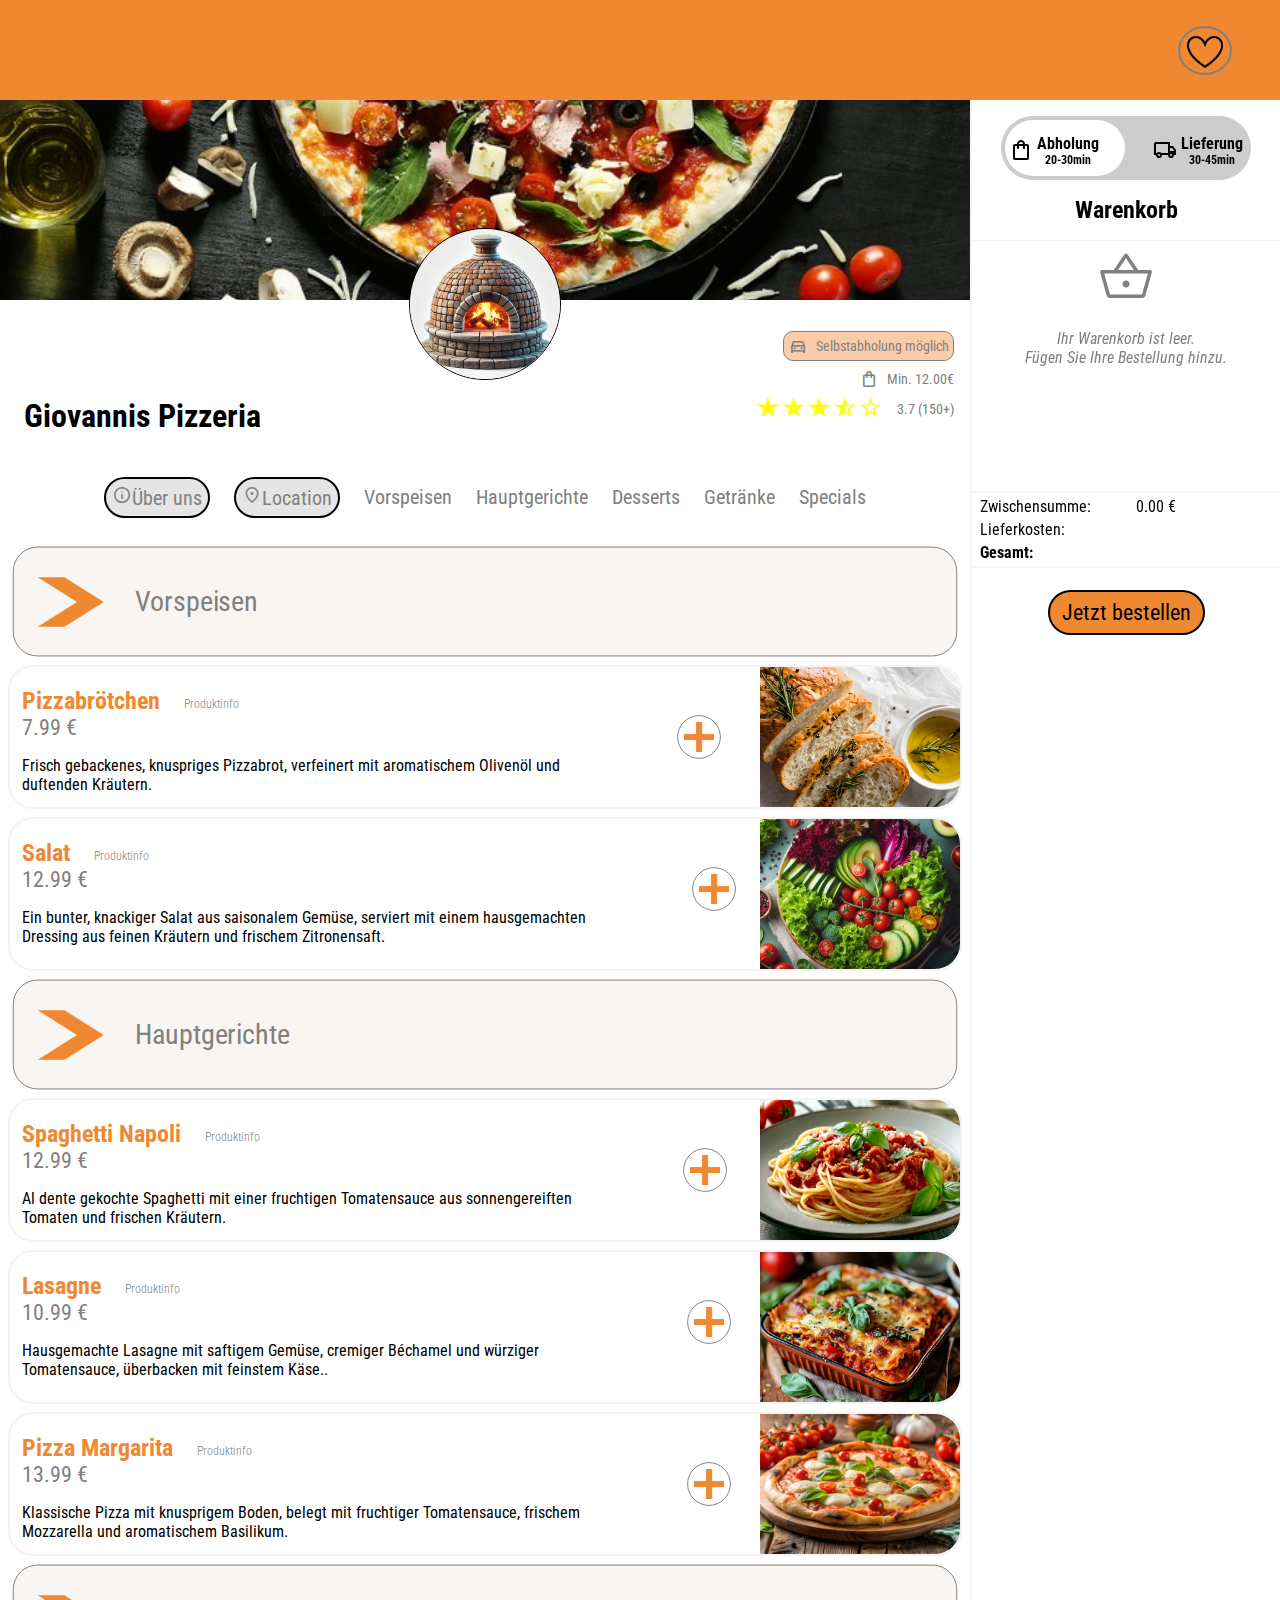
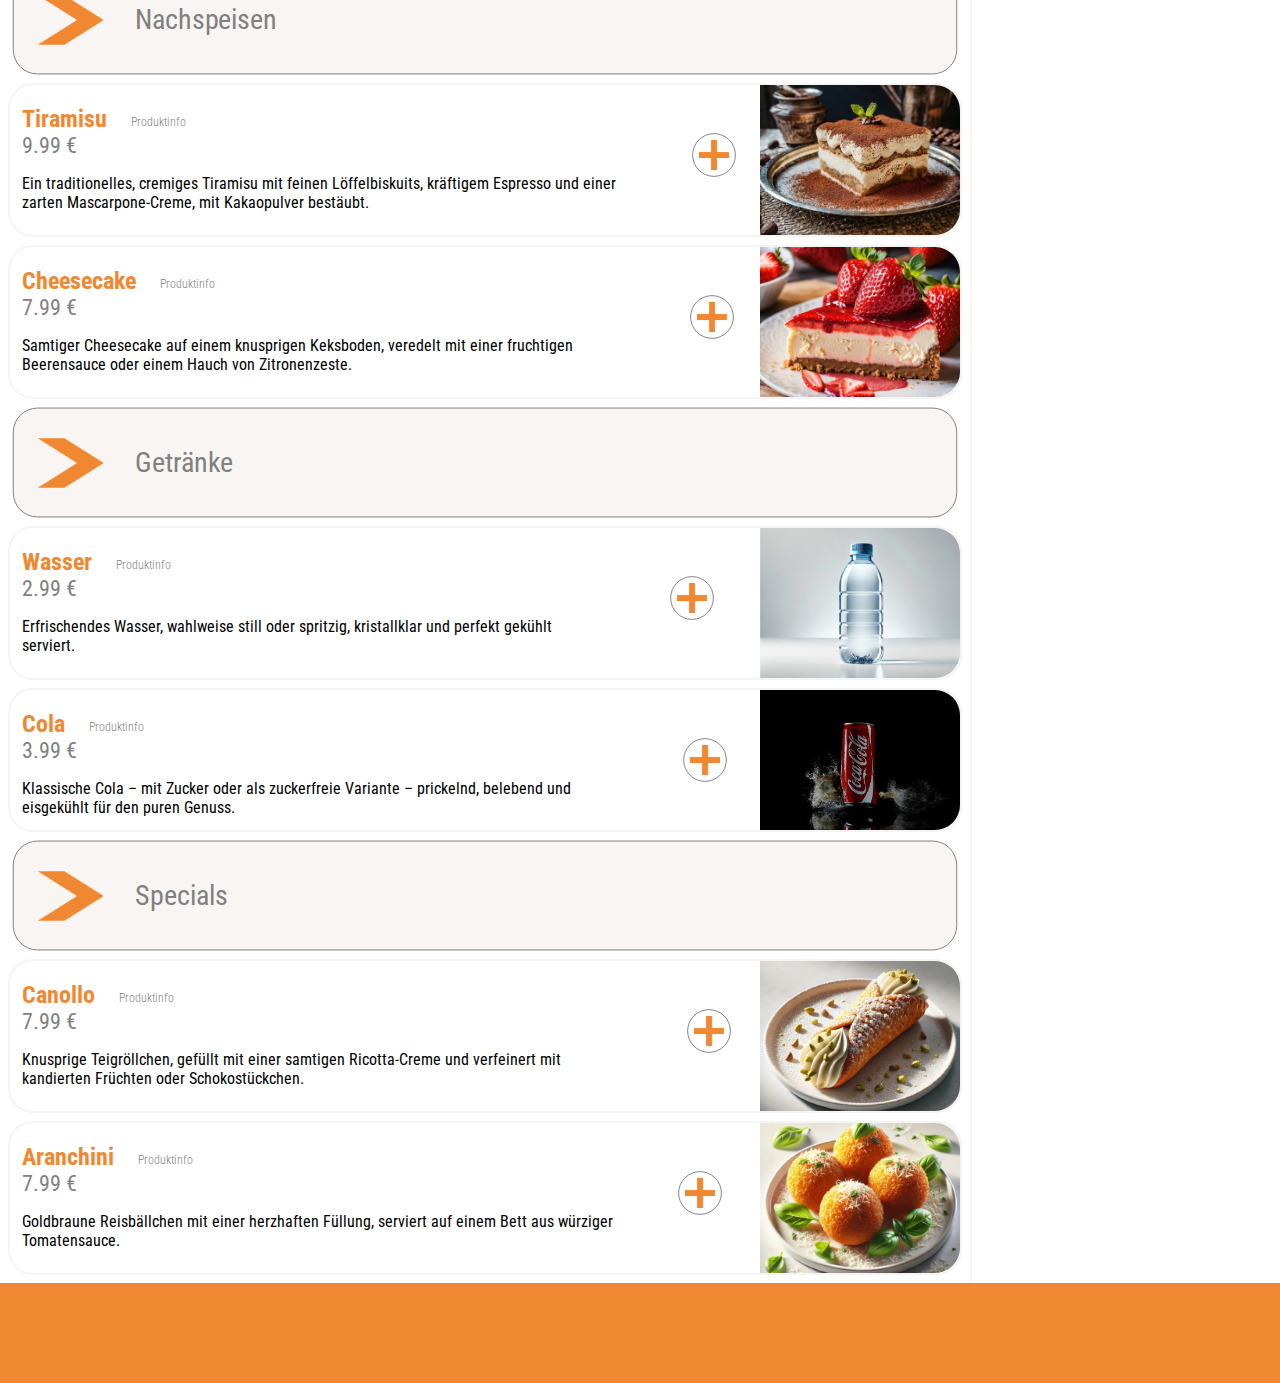
==== commit d1501665: "added productinfos" ====
--- a/index.html
+++ b/index.html
@@ -181,6 +181,7 @@
             </div>
         </div>
     </div>
+    <div onclick="closeInfoOverlay()" id="overlay_info" class="overlay_info d_none_overlay_info"></div>
     <footer></footer>
     <script src="./script/db_script.js"></script>
     <script src="./script/script.js"></script>
--- a/style/style.css
+++ b/style/style.css
@@ -231,6 +231,26 @@
     color: #f08832;
     margin-block-end: 0;
 }
+.produktinfo{
+    color: grey;
+    font-size: 12px;
+    font-weight: 300;
+    cursor: pointer;
+}
+.produktinfo:hover{
+    color: black;
+    text-decoration: underline;
+}
+.title_productinfo{
+    display: flex;
+    justify-content: flex-start;
+    align-items: center;
+    gap: 24px;
+}
+.title_productinfo p{
+    margin-block-end: 0;
+    margin-top: 26px;
+}
 
 .price_dish {
     color: grey;
--- a/style/mobile.css
+++ b/style/mobile.css
@@ -141,6 +141,12 @@
         max-height: 480px;
         min-height: 480px;
     }
+    .inner_overlay_info_starter, .inner_overlay_info_main, .inner_overlay_info_dessert, .inner_overlay_info_drinks, .inner_overlay_info_specials{
+        margin-left: 40px;
+        margin-right: 40px;
+        max-height: 480px;
+        min-height: 480px;
+    }
     .order_button{
         margin: 12px;
     }
--- a/style/overlay.css
+++ b/style/overlay.css
@@ -288,4 +288,93 @@
 
 .text_align_end {
     text-align: end;
+}
+
+.overlay_info {
+    height: 100vh;
+    width: 100vw;
+    position: fixed;
+    top: 0;
+    right: 0;
+    background-color: rgba(0, 0, 0, 0.615);
+    z-index: 2000;
+    display: flex;
+    justify-content: center;
+    align-items: center;
+    cursor: pointer;
+    overflow: hidden !important;
+}
+
+.d_none_overlay_info {
+    display: none;
+}
+
+.inner_overlay_info_starter, .inner_overlay_info_main, .inner_overlay_info_dessert, .inner_overlay_info_drinks, .inner_overlay_info_specials {
+    height: 600px;
+    width: 400px;
+    background-color: white;
+    border: solid black 2px;
+    border-radius: 25px;
+    cursor: auto;
+    display: flex;
+    flex-direction: column;
+    cursor: auto;
+    padding: 16px;
+}
+
+.inner_overlay_info_starter h2, .inner_overlay_info_main h2, .inner_overlay_info_dessert h2, .inner_overlay_info_drinks h2, .inner_overlay_info_specials h2 {
+    margin-block-start: 0;
+    margin-block-end: 0;
+}
+
+.inner_overlay_info_starter h3, .inner_overlay_info_main h3, .inner_overlay_info_dessert h3, .inner_overlay_info_drinks h3, .inner_overlay_info_specials h3 {
+    margin-block-start: 0;
+    margin-block-end: 0;
+    text-align: center;
+    font-size: 24px;
+    font-weight: 400;
+}
+
+.inner_overlay_info_starter h4, .inner_overlay_info_main h4, .inner_overlay_info_dessert h4, .inner_overlay_info_drinks h4, .inner_overlay_info_specials h4 {
+    margin-block-start: 0;
+    margin-block-end: 0;
+}
+.close_button_info{
+    height: 20px;
+    width: auto;
+    transform: scale(1);
+    cursor: pointer;
+}
+
+.close_button_info:hover {
+    transform: scale(1.05);
+}
+.title-section_info{
+    display: flex;
+    justify-content: space-between;
+    align-items: center;
+    padding: 0 8px;
+    position: sticky;
+}
+.info_info_overlay{
+    overflow-y: scroll;
+    overflow-x: hidden;
+    margin-top: 16px;
+}
+.info_info_overlay::-webkit-scrollbar {
+    width: 12px;
+    max-height: 550px;
+}
+
+.info_info_overlay::-webkit-scrollbar-track {
+    box-shadow: inset 0 0 5px grey;
+    border-radius: 10px;
+}
+.info_info_overlay::-webkit-scrollbar-thumb {
+    background: rgba(128, 128, 128, 0.36);
+    border-radius: 10px;
+}
+
+.info_info_overlay::-webkit-scrollbar-thumb:hover {
+    background: black;
 }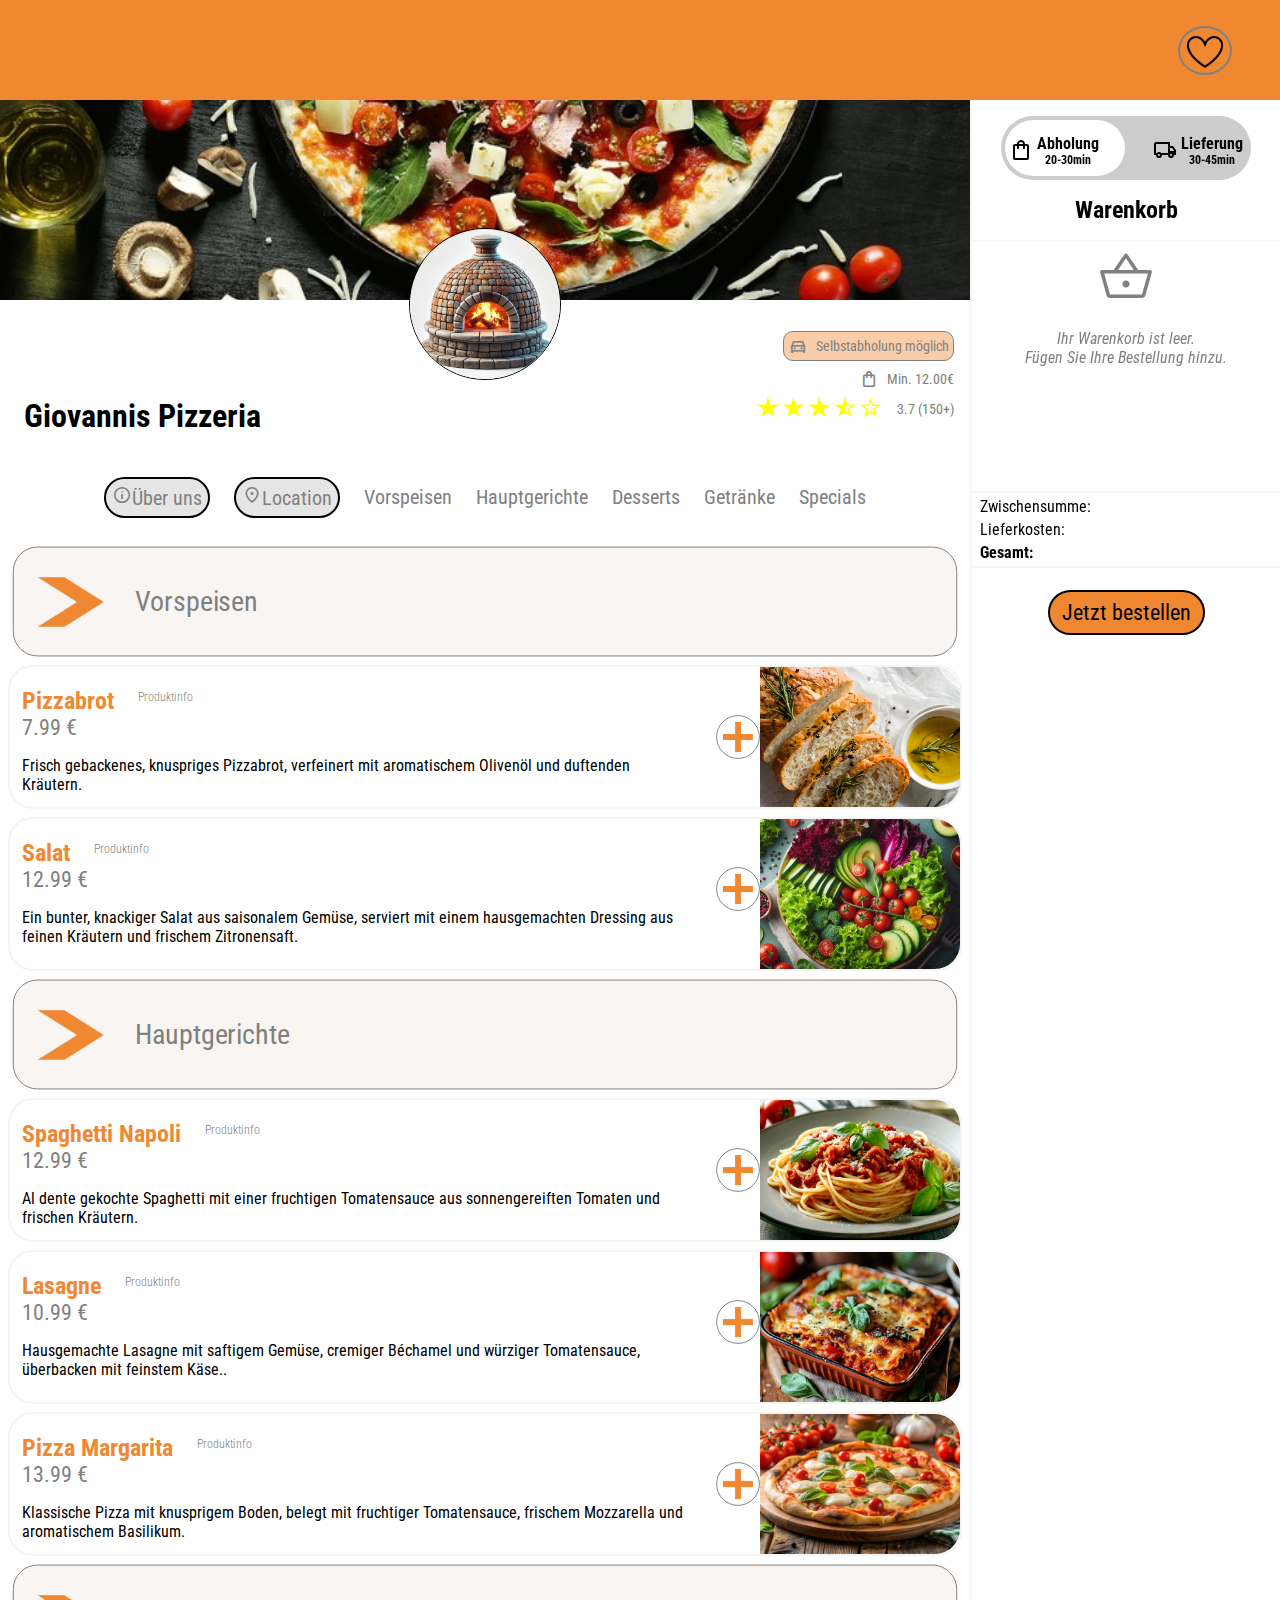
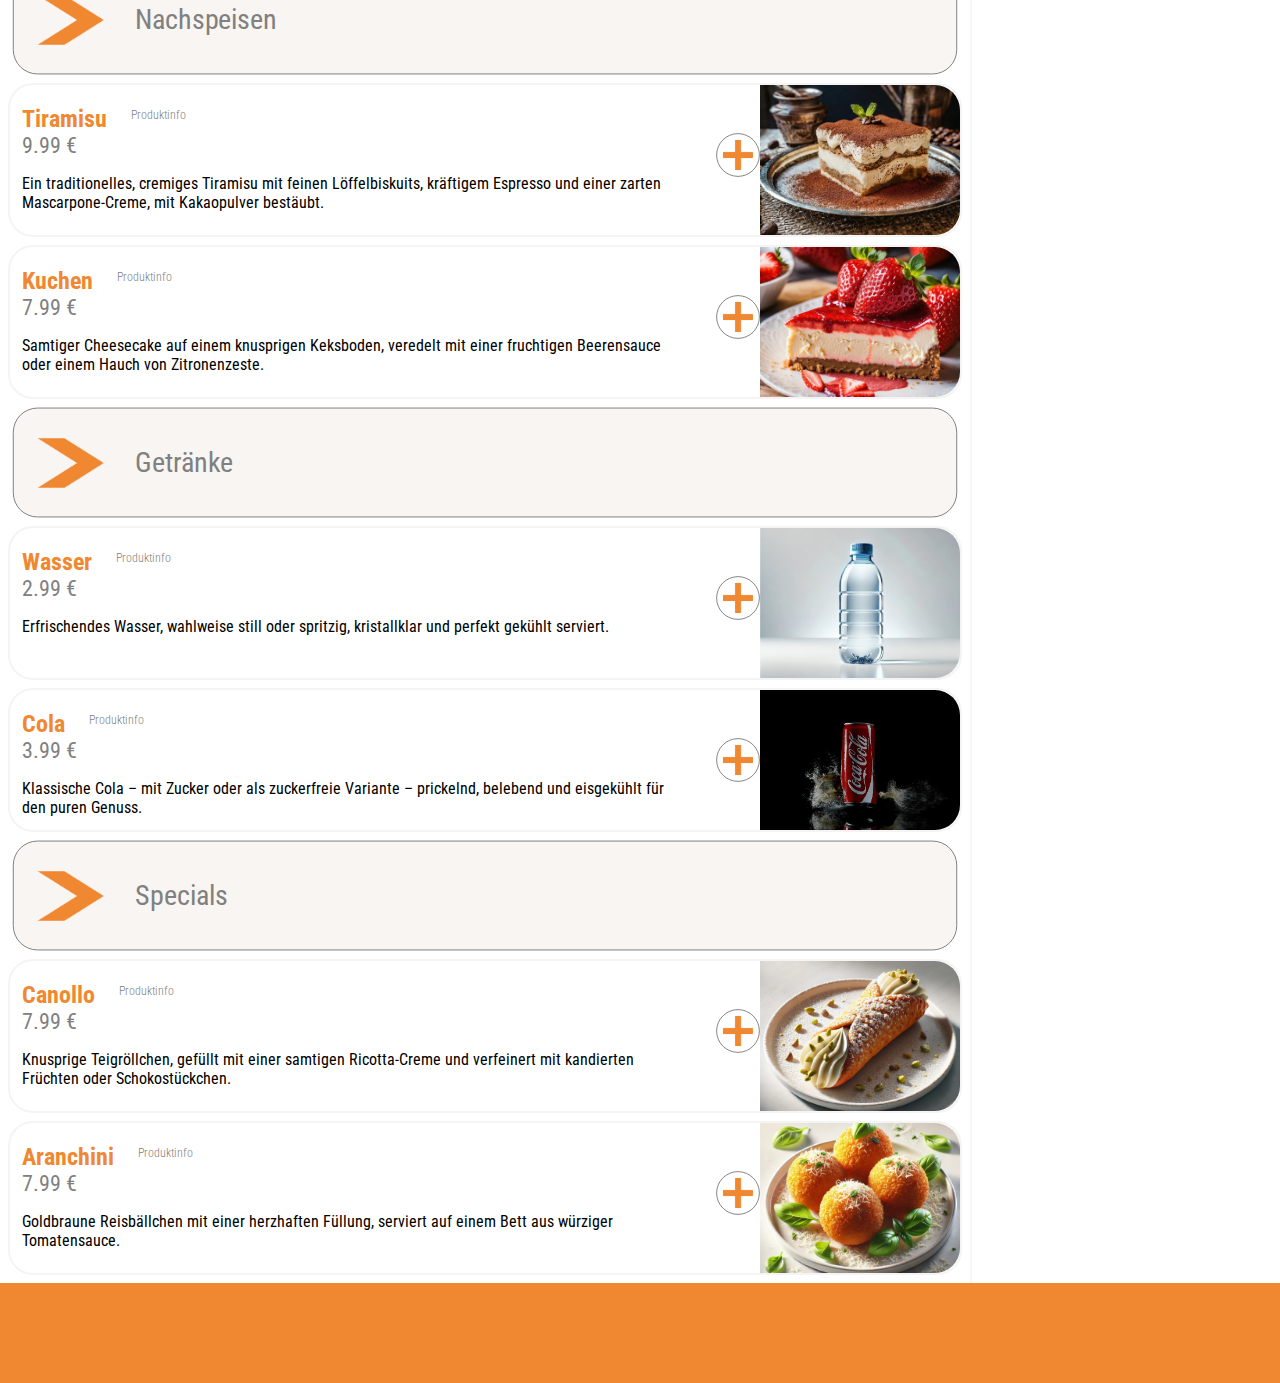
==== commit afc9dade: "finalised" ====
--- a/index.html
+++ b/index.html
@@ -167,16 +167,14 @@
                         <p>Lieferkosten:</p>
                         <p><strong>Gesamt:</strong></p>
                     </div>
-                    <div class="text_align_end">
+                    <div id="text_align_end" class="text_align_end">
                         <p id="subtotal"></p>
                         <p id="delivery_costs"></p>
                         <p id="total"></p>
                     </div>
                 </div>
-                <div class="order_button_div">
-                    <a href="./successfull_order.html">
+                <div onclick="sendOrder()" id="order_button_div" class="order_button_div">
                         <p class="order_button">Jetzt bestellen</p>
-                    </a>
                 </div>
             </div>
         </div>
--- a/style/style.css
+++ b/style/style.css
@@ -249,7 +249,6 @@
 }
 .title_productinfo p{
     margin-block-end: 0;
-    margin-top: 26px;
 }
 
 .price_dish {
@@ -276,7 +275,8 @@
 }
 
 .div_add_symbol {
-    width: 140px;
+    min-width: 45px;
+    max-width: 45px;
     height: 140px;
     display: flex;
     justify-content: center;
@@ -289,7 +289,6 @@
     margin-block-start: 0;
     margin-block-end: 0;
 }
-
 .organise_single_dives_dishes {
     display: flex;
     border: solid 2px #f4f4f4;
@@ -428,5 +427,8 @@
 .underline:hover{
     text-decoration: underline;
 }
-
-
+.d_none_info{
+    display: none;
+}
+
+
--- a/style/mobile.css
+++ b/style/mobile.css
@@ -92,11 +92,13 @@
         margin-top: 0;
         margin-bottom: 0;
     }
-    .drinks_div p{
-        margin-top: 0;
-        margin-bottom: 0;
-    }
-    .specials_div p{
+
+    .drinks_div p {
+        margin-top: 0;
+        margin-bottom: 0;
+    }
+
+    .specials_div p {
         margin-top: 0;
         margin-bottom: 0;
     }
@@ -134,6 +136,23 @@
     }
 }
 
+@media(max-width:605px) {
+    .description_dish {
+        font-size: 10px;
+    }
+}
+@media(max-width:560px) {
+    .description_dish {
+        display: none;
+    }
+    .d_none_info{
+        display: block;
+    }
+    .productinfo_original{
+        display: none;
+    }
+}
+
 @media(max-width:530px) {
     .background_display_basket_overlay {
         margin-left: 40px;
@@ -141,22 +160,29 @@
         max-height: 480px;
         min-height: 480px;
     }
-    .inner_overlay_info_starter, .inner_overlay_info_main, .inner_overlay_info_dessert, .inner_overlay_info_drinks, .inner_overlay_info_specials{
-        margin-left: 40px;
-        margin-right: 40px;
-        max-height: 480px;
-        min-height: 480px;
-    }
-    .order_button{
+
+    .inner_overlay_info_starter,
+    .inner_overlay_info_main,
+    .inner_overlay_info_dessert,
+    .inner_overlay_info_drinks,
+    .inner_overlay_info_specials {
+        margin-left: 40px;
+        margin-right: 40px;
+        max-height: 480px;
+        min-height: 480px;
+    }
+
+    .order_button {
         margin: 12px;
     }
-    .display_content_basket{
+
+    .display_content_basket {
         min-height: 150px;
         max-height: 150px;
         overflow-y: scroll;
     }
-    
-    .inner_overlay_about_us{
+
+    .inner_overlay_about_us {
         margin-left: 40px;
         margin-right: 40px;
         max-height: 480px;
@@ -164,33 +190,35 @@
         min-width: 300px;
         max-width: 300px;
     }
-    .mobile_overflow_scroll{
+
+    .mobile_overflow_scroll {
         height: auto;
         overflow-y: scroll;
         height: fit-content;
         padding-top: 20px;
         width: auto;
     }
+
     .mobile_overflow_scroll::-webkit-scrollbar {
         width: 12px;
         max-height: 550px;
     }
-    
+
     .mobile_overflow_scroll::-webkit-scrollbar-track {
         box-shadow: inset 0 0 5px grey;
         border-radius: 10px;
     }
-    
+
     .mobile_overflow_scroll::-webkit-scrollbar-thumb {
         background: rgba(128, 128, 128, 0.36);
         border-radius: 10px;
     }
-    
+
     .mobile_overflow_scroll::-webkit-scrollbar-thumb:hover {
         background: black;
     }
 
-    .inner_overlay_manu{
+    .inner_overlay_manu {
         margin-left: 40px;
         margin-right: 40px;
         max-height: 480px;
@@ -199,7 +227,7 @@
         max-width: 300px;
     }
 
-    .inner_overlay_location{
+    .inner_overlay_location {
         margin-left: 40px;
         margin-right: 40px;
         max-height: 480px;
@@ -207,18 +235,15 @@
         min-width: 300px;
         max-width: 300px;
     }
-    .inner_overlay_location p{
+
+    .inner_overlay_location p {
         font-size: 14px;
         text-align: center;
     }
 
-    .google_maps{
+    .google_maps {
         min-width: 290px;
         max-width: 290px;
-    }
-
-    .description_dish {
-        display: none;
     }
 
     .steinofen_img {
@@ -266,7 +291,8 @@
         max-width: 150px !important;
         min-width: 150px !important;
     }
-    .inner_overlay_location{
+
+    .inner_overlay_location {
         margin-left: 40px;
         margin-right: 40px;
         max-height: 480px;
@@ -275,11 +301,12 @@
         max-width: 250px;
     }
 
-    .google_maps{
+    .google_maps {
         min-width: 240px;
         max-width: 240px;
     }
-    .inner_overlay_about_us{
+
+    .inner_overlay_about_us {
         margin-left: 40px;
         margin-right: 40px;
         max-height: 480px;
@@ -288,7 +315,7 @@
         max-width: 250px;
     }
 
-    .inner_overlay_manu{
+    .inner_overlay_manu {
         margin-left: 40px;
         margin-right: 40px;
         max-height: 480px;
@@ -296,6 +323,7 @@
         min-width: 250px;
         max-width: 250px;
     }
+
     .background_display_basket_overlay {
         margin-left: 40px;
         margin-right: 40px;
